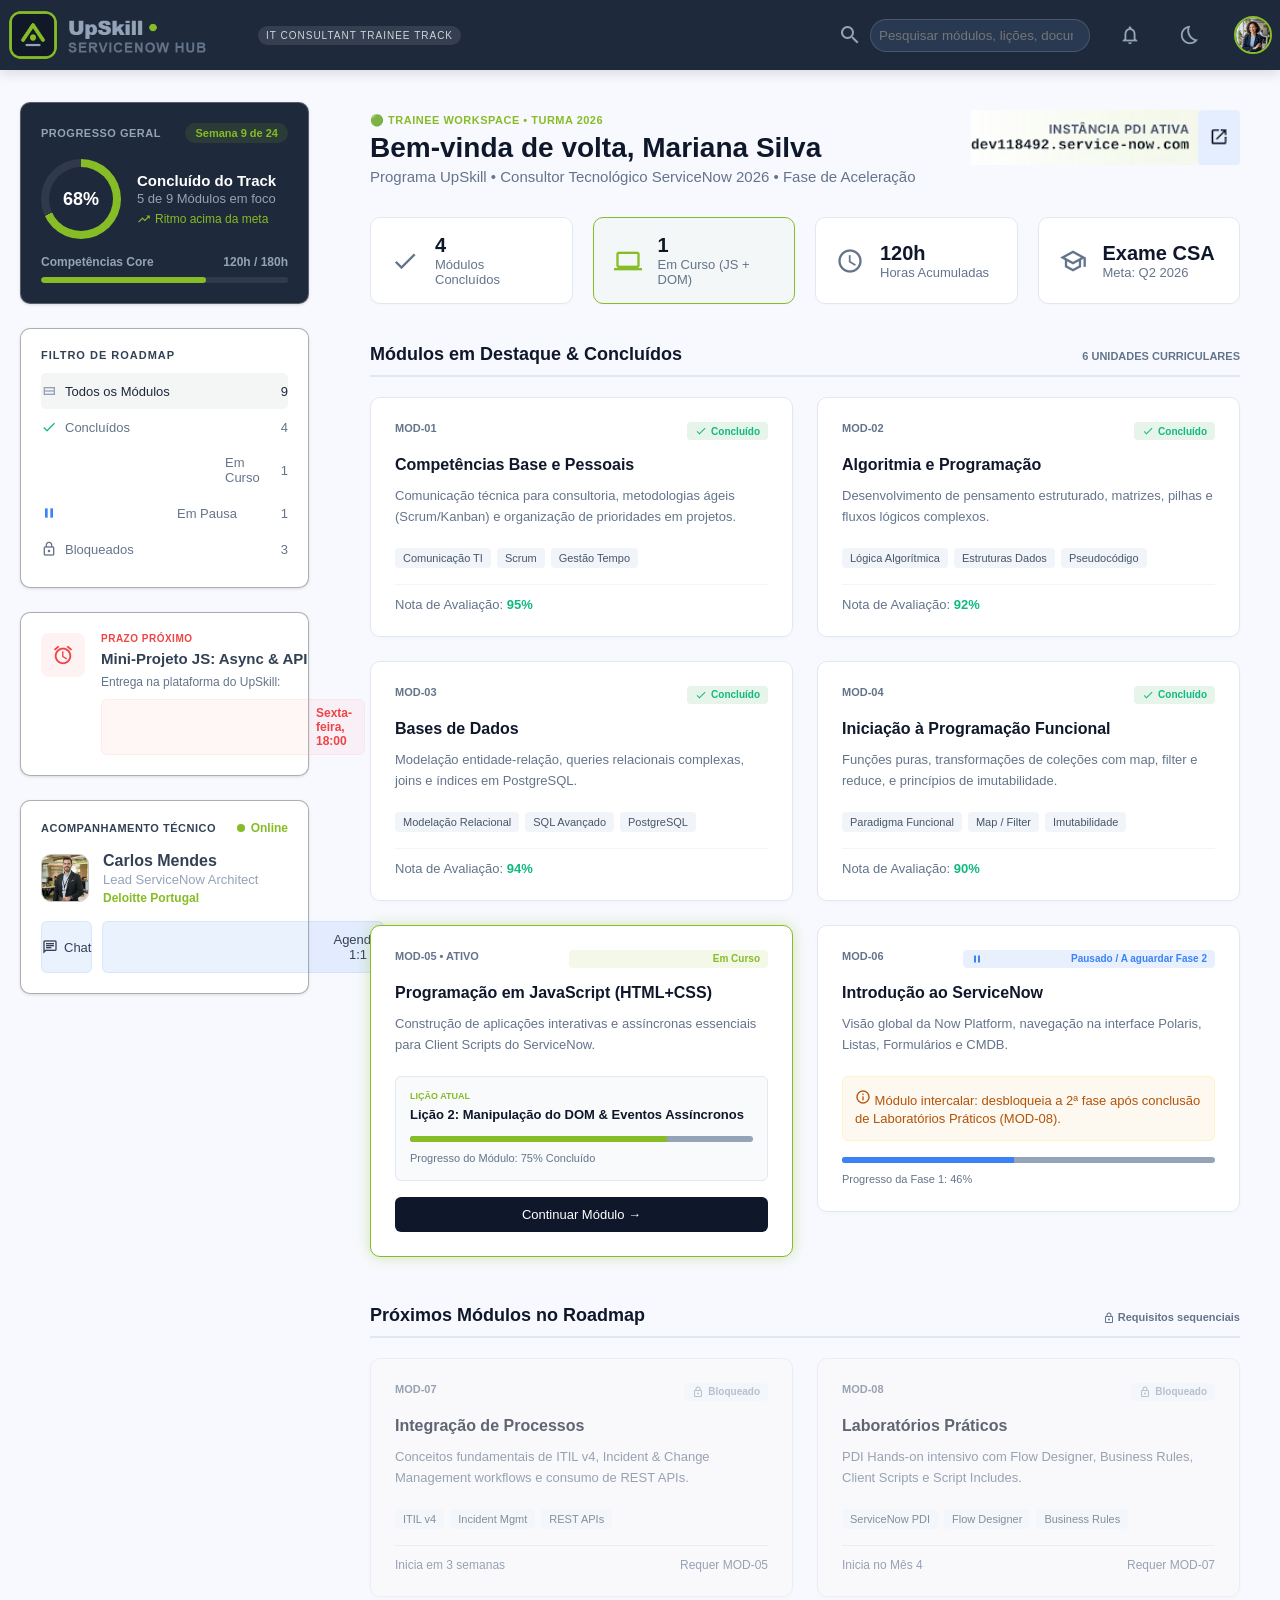
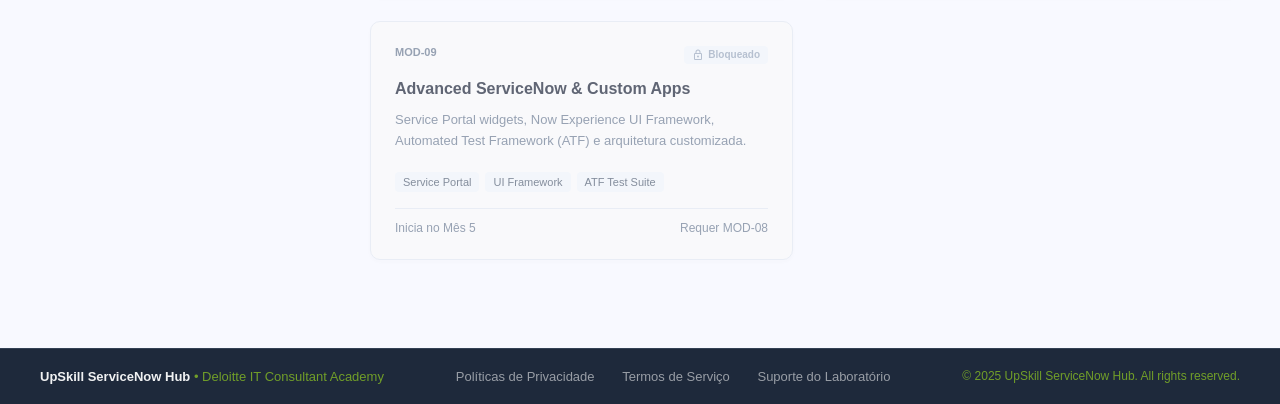
==== index.html @ 50a58c12 "substituição de placeholder mentor e adição de um asset para foto do mentor" ====
<!DOCTYPE html>
<html lang="pt">

<head>
    <meta charset="UTF-8">
    <meta name="viewport" content="width=device-width, initial-scale=1.0">
    <title>UpSkill ServiceNow Hub - Dashboard</title>
    <link rel="stylesheet" href="https://fonts.googleapis.com/icon?family=Material+Icons+Outlined">
    <link rel="stylesheet" href="style.css">
</head>

<body>
    <!-- HEADER GLOBAL -->
    <header class="header-global">
        <!-- HEADER LADO ESQUERDO -->
        <div class="header-esquerda">
            <div class="logo-area">
                <img class="logo-hub" src="assets/Logo-Hub.png" alt="Logo UpSkill ServiceNow Hub">
                <span class="badge-trainee">IT CONSULTANT TRAINEE TRACK</span>

            </div>
        </div>
        <!-- HEADER LADO DIREITO -->
        <div class="header-direita">
            <div class="header-direita-elementos">
                <div class="barra-pesquisa">
                    <i class="material-icons-outlined search">search</i>
                    <input type="text" placeholder="Pesquisar módulos, lições, documentação...">
                </div>
                <button class="icon-notificacao">
                    <i class="material-icons-outlined notifications">
                        notifications
                    </i>
                </button>
                <button class="icon-dark-light-mode">
                    <i class="material-icons-outlined bedtime">
                        bedtime
                    </i>
                </button>
            </div>

            <div class="perfil-dropdown" tabindex="0">
                <img src="assets/foto.png" alt="Foto de Perfil" class="avatar-header">
                <ul>
                    <li><a href="#"><i class="material-icons-outlined person">person</i> O Meu Perfil</a></li>
                    <li><a href="#"><i class="material-icons-outlined settings">settings</i> Defenições</a></li>
                    <li class="separador"></li>
                    <li><a href="#"><i class="material-icons-outlined door-back">door_back</i> Terminar sessão</a>
                    </li>
                </ul>
            </div>
        </div>
    </header>
    <!-- CONTAINER PRINCIPAL PARA SER USADO NO LAYOUT (CSS GRID) -->
    <div class="main-layout">
        <!-- SIDEBAR DA ESQUERDA -->
        <aside class="sidebar-lateral">
            <!-- WIDGET 1: PROGRESSO -->
            <div class="widget widget-progresso">
                <div class="progresso-topo">
                    <h3>PROGRESSO GERAL</h3>
                    <span class="badge-semana">Semana 9 de 24</span>
                </div>
                <div class="progresso-conteudo">
                    <div class="progresso-radial">
                        <span class="percentagem">68%</span>
                    </div>
                    <div class="progresso-texto-desc">
                        <h4>Concluído do Track</h4>
                        <p class="modulos-foco">5 de 9 Módulos em foco</p>
                        <p class="ritmo-status">
                            <i class="material-icons-outlined trendiing-up">trending_up</i> Ritmo acima da meta
                        </p>
                    </div>
                </div>
                <div class="progresso-base">
                    <div class="base-labels">
                        <span>Competências Core</span>
                        <span>120h / 180h</span>
                    </div>
                    <div class="barra-horizontal-container">
                        <div class="barra-horizontal-fill"></div>
                    </div>
                </div>
            </div>
            <!-- WIDGET 2: FILTROS -->
            <div class="widget widget-filtros">
                <h3>FILTRO DE ROADMAP</h3>
                <ul>
                    <li class="active"><span><i class="material-icons-outlined view-stream">view_stream</i> Todos os
                            Módulos</span> <span class="qtd">9</span></li>
                    <li><span><i class="material-icons-outlined done">done</i> Concluídos</span> <span
                            class="qtd">4</span></li>
                    <li><span><i class="material-icons-outlined play-circle">play_circle</i> Em Curso</span> <span
                            class="qtd">1</span></li>
                    <li><span><i class="material-icons-outlined pause-circle">pause_circle</i> Em Pausa</span> <span
                            class="qtd">1</span></li>
                    <li><span><i class="material-icons-outlined lock">lock</i> Bloqueados</span> <span
                            class="qtd">3</span></li>
                </ul>
            </div>
            <!-- WIDGET 3: PRAZO PRÓXIMO -->
            <div class="widget widget-prazo">
                <div class="prazo-icone-box">
                    <i class="material-icons-outlined alarm">alarm</i>
                </div>
                <div class="prazo-conteudo">
                    <span class="tag-prazo">PRAZO PRÓXIMO</span>
                    <h4>Mini-Projeto JS: Async & API</h4>
                    <p>Entrega na plataforma do UpSkill:</p>
                    <div class="badge-data-prazo">
                        <i class="material-icons-outlined calendar-month">calendar_month</i>
                        <span>Sexta-feira, 18:00</span>
                    </div>
                </div>
            </div>
            <!-- WIDGET 4: MENTOR -->
            <div class="widget widget-mentor">
                <div class="mentor-topo">
                    <h3>ACOMPANHAMENTO TÉCNICO</h3>
                    <span class="status-online">
                        <span class="ponto-verde"></span> Online
                    </span>
                </div>
                <div class="mentor-perfil-bloco">
                    <img src="assets/Carlos Mendes.jpg" alt="Carlos Mendes" class="avatar-mentor-img">
                    <div class="mentor-dados-texto">
                        <h4>Carlos Mendes</h4>
                        <p class="cargo-mentor">Lead ServiceNow Architect</p>
                        <p class="empresa-mentor">Deloitte Portugal</p>
                    </div>
                </div>
                <div class="mentor-botoes-row">
                    <button class="btn-mentor-acao">
                        <i class="material-icons-outlined chat">chat</i>
                        <span>Chat</span>
                    </button>
                    <button class="btn-mentor-acao">
                        <i class="material-icons-outlined calendar-month">calendar_month</i>
                        <span>Agendar 1:1</span>
                    </button>
                </div>
            </div>
        </aside>


        <!-- WORKPLACE DIREITA -->
        <main class="workspace-conteudo">

            <!-- ZONA DE BOAS-VINDAS  -->
            <div class="workplace-header">
                <div class="boas-vindas-texto">
                    <span class="contexto-tag">🟢 TRAINEE WORKSPACE • TURMA 2026</span>
                    <h1>Bem-vinda de volta, Mariana Silva</h1>
                    <p>Programa UpSkill • Consultor Tecnológico ServiceNow 2026 • Fase de Aceleração</p>
                </div>
                <div class="pdi-link">
                    <img src="assets/PDI.png" alt="placeholder da feat PDI">
                </div>
            </div>

            <!--Sumário dos módulos-->
            <div class="summary-cards">
                <div class="s-card"><i class="material-icons-outlined check">check</i>
                    <div><strong>4</strong> Módulos Concluídos</div>
                </div>
                <div class="s-card-active"><i class="material-icons-outlined computer">computer</i>
                    <div><strong>1</strong> Em Curso (JS + DOM)</div>
                </div>
                <div class="s-card"><i class="material-icons-outlined schedule">schedule</i>
                    <div><strong>120h</strong> Horas Acumuladas</div>
                </div>
                <div class="s-card"><i class="material-icons-outlined school">school</i>
                    <div><strong>Exame CSA</strong> Meta: Q2 2026</div>
                </div>
            </div>

            <!-- SECÇÃO: MÓDULOS EM GRID -->
            <section class="bloco-modulos">
                <div class="bloco-header">
                    <h2>Módulos em Destaque & Concluídos</h2>
                    <span class="subtext">6 UNIDADES CURRICULARES</span>
                </div>

                <div class="grid-cards">
                    <!-- 1 - Competências Base e Pessoais -->
                    <a href="db-modulo.html" class="card-link">
                        <article class="card modulo-concluido">
                            <div class="card-topo"><span>MOD-01</span> <span class="badge badge-concluido">
                                    <i class="material-icons-outlined check">check</i>Concluído</span>
                            </div>
                            <h3>Competências Base e Pessoais</h3>
                            <p>Comunicação técnica para consultoria, metodologias ágeis (Scrum/Kanban) e organização de
                                prioridades em projetos.</p>
                            <div class="card-tags"><span>Comunicação TI</span> <span>Scrum</span> <span>Gestão
                                    Tempo</span>
                            </div>
                            <div class="card-nota">Nota de Avaliação: <strong>95%</strong></div>
                        </article>
                    </a>
                    <!-- 2 - Algoritmia e Programação -->
                    <a href="db-modulo.html" class="card-link">
                        <article class="card modulo-concluido">
                            <div class="card-topo"><span>MOD-02</span> <span class="badge badge-concluido">
                                    <i class="material-icons-outlined check">check</i>Concluído</span>
                            </div>
                            <h3>Algoritmia e Programação</h3>
                            <p>Desenvolvimento de pensamento estruturado, matrizes, pilhas e fluxos lógicos complexos.
                            </p>
                            <div class="card-tags"><span>Lógica Algorítmica</span> <span>Estruturas Dados</span>
                                <span>Pseudocódigo</span>
                            </div>
                            <div class="card-nota">Nota de Avaliação: <strong>92%</strong></div>
                        </article>
                    </a>
                    <!-- 3 - Bases de Dados -->
                    <a href="db-modulo.html" class="card-link">
                        <article class="card modulo-concluido">
                            <div class="card-topo"><span>MOD-03</span> <span class="badge badge-concluido">
                                    <i class="material-icons-outlined check">check</i>Concluído</span>
                            </div>
                            <h3>Bases de Dados</h3>
                            <p>Modelação entidade-relação, queries relacionais complexas, joins e índices em PostgreSQL.
                            </p>
                            <div class="card-tags"><span>Modelação Relacional</span> <span>SQL Avançado</span>
                                <span>PostgreSQL</span>
                            </div>
                            <div class="card-nota">Nota de Avaliação: <strong>94%</strong></div>
                        </article>
                    </a>
                    <!-- 4 - Iniciação à Programação Funcional -->
                    <a href="db-modulo.html" class="card-link">
                        <article class="card modulo-concluido">
                            <div class="card-topo"><span>MOD-04</span> <span class="badge badge-concluido">
                                    <i class="material-icons-outlined check">check</i>Concluído</span>
                            </div>
                            <h3>Iniciação à Programação Funcional</h3>
                            <p>Funções puras, transformações de coleções com map, filter e reduce, e princípios de
                                imutabilidade.</p>
                            <div class="card-tags"><span>Paradigma Funcional</span> <span>Map / Filter</span>
                                <span>Imutabilidade</span>
                            </div>
                            <div class="card-nota">Nota de Avaliação: <strong>90%</strong></div>
                        </article>
                    </a>
                    <!-- 5 - Programação em JavaScript (EM CURSO) -->
                    <a href="js-modulo.html" class="card-link">
                        <article class="card modulo-atual">
                            <div class="card-topo">
                                <span>MOD-05 • ATIVO</span>
                                <span class="badge badge-curso">
                                    <i class="material-icons-outlined play-circle">play_circle</i>
                                    Em Curso
                                </span>
                            </div>
                            <h3>Programação em JavaScript (HTML+CSS)</h3>
                            <p>Construção de aplicações interativas e assíncronas essenciais para Client Scripts do
                                ServiceNow.</p>

                            <div class="licao-atual-box">
                                <span class="box-label">LIÇÃO ATUAL</span>
                                <p><strong>Lição 2: Manipulação do DOM & Eventos Assíncronos</strong></p>
                                <div class="bar-progresso-container">
                                    <div class="bar-fill" style="width: 75%;"></div>
                                </div>
                                <span class="bar-text">Progresso do Módulo: 75% Concluído</span>
                            </div>
                            <div class="btn-continuar">Continuar Módulo →</div>
                        </article>
                    </a>
                    <!-- 6 - ServiceNow -->
                    <a href="db-modulo.html" class="card-link">
                        <article class="card modulo-pausado">
                            <div class="card-topo"><span>MOD-06</span> <span class="badge badge-pausa">
                                    <i class="material-icons-outlined pause-circle">pause_circle</i> Pausado / A
                                    aguardar
                                    Fase 2</span>
                            </div>
                            <h3>Introdução ao ServiceNow</h3>
                            <p>Visão global da Now Platform, navegação na interface Polaris, Listas, Formulários e CMDB.
                            </p>
                            <div class="info-pausa">
                                <p><i class="material-icons-outlined info">info</i> Módulo intercalar: desbloqueia a 2ª
                                    fase
                                    após conclusão de Laboratórios Práticos
                                    (MOD-08).
                                </p>
                            </div>
                            <div class="progress-fase">
                                <div class="bar-progresso-container">
                                    <div class="bar-fill" style="width: 46%;"></div>
                                </div>
                                <span class="bar-text">Progresso da Fase 1: 46%</span>
                            </div>
                        </article>
                    </a>
                </div>
            </section>

            <!-- SECÇÃO: PRÓXIMOS MÓDULOS NO ROADMAP -->
            <section class="bloco-modulos pipeline">
                <div class="bloco-header">
                    <h2>Próximos Módulos no Roadmap</h2>
                    <span class="subtext"><i class="material-icons-outlined lock">lock</i> Requisitos sequenciais</span>
                </div>

                <div class="grid-cards">
                    <!-- 7 - Integração de Processos -->
                    <article class="card modulo-bloqueado">
                        <div class="card-topo"><span>MOD-07</span> <span class="badge badge-bloqueado"><i
                                    class="material-icons-outlined lock">lock</i>
                                Bloqueado</span>
                        </div>
                        <h3>Integração de Processos</h3>
                        <p>Conceitos fundamentais de ITIL v4, Incident & Change Management workflows e consumo de REST
                            APIs.
                        </p>
                        <div class="card-tags"><span>ITIL v4</span> <span>Incident Mgmt</span> <span>REST APIs</span>
                        </div>
                        <div class="card-footer-info"><span>Inicia em 3 semanas</span><span>Requer MOD-05</span></div>
                    </article>

                    <!-- 8 - Laboratórios Práticos -->
                    <article class="card modulo-bloqueado">
                        <div class="card-topo"><span>MOD-08</span> <span class="badge badge-bloqueado"><i
                                    class="material-icons-outlined lock">lock</i>
                                Bloqueado</span>
                        </div>
                        <h3>Laboratórios Práticos</h3>
                        <p>PDI Hands-on intensivo com Flow Designer, Business Rules, Client Scripts e Script Includes.
                        </p>
                        <div class="card-tags"><span>ServiceNow PDI</span> <span>Flow Designer</span> <span>Business
                                Rules</span></div>
                        <div class="card-footer-info"><span>Inicia no Mês 4</span><span>Requer MOD-07</span></div>
                    </article>

                    <!-- Card 9 -->
                    <article class="card modulo-bloqueado">
                        <div class="card-topo"><span>MOD-09</span> <span class="badge badge-bloqueado"><i
                                    class="material-icons-outlined lock">lock</i>
                                Bloqueado</span>
                        </div>
                        <h3>Advanced ServiceNow & Custom Apps</h3>
                        <p>Service Portal widgets, Now Experience UI Framework, Automated Test Framework (ATF) e
                            arquitetura
                            customizada.</p>
                        <div class="card-tags"><span>Service Portal</span> <span>UI Framework</span> <span>ATF Test
                                Suite</span></div>
                        <div class="card-footer-info"><span>Inicia no Mês 5</span><span>Requer MOD-08</span></div>
                    </article>
                </div>
            </section>
        </main>
    </div>
    <!-- FOOTER GLOBAL -->
    <footer class="footer-global">
        <div class="footer-esquerda"><strong>UpSkill ServiceNow Hub</strong> • Deloitte IT Consultant Academy</div>
        <div class="footer-centro">
            <a href="#">Políticas de Privacidade</a>
            <a href="#">Termos de Serviço</a>
            <a href="#">Suporte do Laboratório</a>
        </div>
        <div class="footer-direita">© 2025 UpSkill ServiceNow Hub. All rights reserved.</div>
    </footer>
</body>

</html>
---- style.css ----
/* ==========================================================================
    DESIGN SYSTEM (VARIÁVEIS) & RESET
   ========================================================================== */
:root {
    /* Cores de Identidade (Deloitte & ServiceNow) */
    --verde-deloitte: #86BC25;
    --verde-glow: rgba(134, 188, 37, 0.35);
    --cinza-servicenow: #293E40;
    
    /* Paleta de Cores do Layout */
    --bg-header: #1e293b;        /* Slate escuro corporativo */
    --bg-sidebar: #0f172a;       /* Slate ultra escuro para a lateral */
    --bg-main: #f8f9ff;          /* Cinza claro limpo para o fundo */
    --bg-card: #ffffff;          /* Blanco puro para os cartões */
    --texto-principal: #334155;
    --texto-mutado: #64748b;
    
    /* Estados dos Módulos */
    --cor-concluido: #10b981;    
    --cor-curso: #86BC25;        
    --cor-pausa: #3b82f6;        
    --cor-bloqueado: #94a3b8;    
    
    /* Estrutura */
    --fonte-principal: 'Inter', 'Segoe UI', sans-serif;
    --raio-borda: 10px;
    --transicao: all 0.3s ease;
}

/* Reset Técnico Obrigatório (Limpa margens e paddings automáticos) */
* {
    margin: 0;
    padding: 0;
    box-sizing: border-box;
}

body {
    font-family: var(--fonte-principal);
    background-color: var(--bg-main);
    color: var(--texto-principal);
    min-height: 100vh;
    display: flex;
    flex-direction: column;
}

a {
    text-decoration: none;
    color: inherit;
}

.workspace-conteudo{
    color: white;
}

/* ==========================================================================
    HEADER GLOBAL (FLEXBOX)
   ========================================================================== */
.header-global {
    background-color: var(--bg-header);
    color: #ffffff;
    height: 70px;
    padding: 0 8px;
    display: flex;
    justify-content: space-between;
    align-items: center;
    position: sticky;
    top: 0;
    z-index: 100;
    box-shadow: 0 5px 10px rgba(0,0,0,0.1);
    width: 100%;
}

.header-esquerda {
    display: flex;
    align-items: center;
    gap: 8px; 
}

.logo-area {
    display: flex;
    align-items: center;
    justify-content: start;
}

.logo-hub{
    height: 60px;
    width: auto;
    object-fit: contain;
}

.badge-trainee {
    font-size: 10px;
    background-color: #ffffff1a;
    padding: 4px 8px;
    border-radius: 10px;
    letter-spacing: 1px;
    color: #cbd5e1;
}

.header-direita {
    display: flex;
    align-items: center;
    gap: 8px;
}

.header-direita-elementos {
    display: flex;
    gap: 20px;
    padding-right: 16px;
}

.header-direita-elementos i {
    font-size: 24px;
    color: #94a3b8;
    transition: var(--transicao);
    font-weight: 500;
    padding: 0px 8px;
    background-color: none
}
.icon-notificacao, .icon-dark-light-mode {
    background: none;             
    border: none;                 
    color: #ffffff;               
    cursor: pointer;              
    width: 40px;                  
    height: 40px;                 
    border-radius: 20%;           
    display: flex;                
    align-items: center;
    justify-content: center;
    transition: var(--transicao); 
}

.icon-notificacao:hover, .icon-dark-light-mode:hover {
    background-color: #ffffff26;
}

.icon-notificacao i, .icon-dark-light-mode i {
    font-size: 22px;
    line-height: 1;
}

.perfil-dropdown:hover, .header-direita-elementos a.active {
    color: #ffffff;
}

.header-direita-elementos a.active {
    border-bottom: 2px solid var(--verde-deloitte);
    padding-bottom: 4px;
}

.barra-pesquisa {
    position: relative;
    display: flex;
    align-items: center;
}

.barra-pesquisa input {
    background-color: #3a50736d;
    border: 1px solid #ffffff26;
    color: #ffffff;
    padding: 8px 16px 8px 8px;
    border-radius: 20px;
    width: 220px;
    outline: none;
    transition: var(--transicao);
}

.barra-pesquisa input:focus {
    width: 260px;
    background-color: #3a5073c6;
    border-color: var(--verde-deloitte);
}

.avatar-header {
    width: 38px;
    height: 38px;
    border-radius: 50%;
    border: 2px solid var(--verde-deloitte);
    object-fit: cover;
    background-color: var(--cinza-servicenow);
}

.perfil-dropdown {
    position: relative;
    cursor: pointer;
    display: flex;
    align-items: center;
    outline: none;
}

.avatar-header {
    width: 38px;
    height: 38px;
    border-radius: 50%;
    border: 2px solid var(--verde-deloitte);
    object-fit: cover;
    background-color: var(--cinza-servicenow);
}


.perfil-dropdown ul {
    position: absolute;
    right: 0;
    top: 48px;
    background-color: #ffffff;
    border-radius: var(--raio-borda);
    width: 190px;
    box-shadow: 0 4px 12px #00000033;
    list-style: none;
    padding: 8px 0;
    
    display: none;
    z-index: 200;
}

.perfil-dropdown:focus-within ul {
    display: block;
}

.perfil-dropdown ul li a {
    display: flex;
    align-items: center;
    gap: 10px;
    padding: 10px 16px;
    color: var(--texto-principal);
    font-size: 14px;
    transition: var(--transicao);
    text-align: left;
    width: 100%;
}

.perfil-dropdown ul li a:hover {
    background-color: #f1f5f9;
    color: var(--verde-deloitte);
}

.perfil-dropdown ul li a i {
    font-size: 18px;
    vertical-align: middle;
    padding-right: 8px;
}

.perfil-dropdown ul li.separador {
    height: 1px;
    background-color: #e2e8f0;
    margin: 6px 0;
    list-style: none;
}

/* ==========================================================================
    STRUCTURAL MAIN LAYOUT (CSS GRID)
   ========================================================================== */
.main-layout {
    display: grid;
    grid-template-columns: 330px 1fr; 
    flex: 1;
    width: 100%;
}

/* SIDEBAR LATERAL*/

.sidebar-lateral {
    background-color: none;
    color: #cbd5e1;
    padding: 32px 20px;
    display: flex;
    flex-direction: column;
    gap: 24px;
    border-right: 1px solid #ffffff0d; 
}

.widget {
    border-radius: var(--raio-borda);
    padding: 20px;
    border: 1px solid #808080a2;
    width: 100%;
    box-shadow: 0 1px 3px #0000001f; 
}

/* WIDGET PROGRESSO */
.widget-progresso {
    border-radius: var(--raio-borda);
    padding: 20px;
    display: flex;
    flex-direction: column;
    gap: 16px;
    width: 100%;
    background-color: var(--bg-header);
}

.progresso-topo {
    display: flex;
    justify-content: space-between;
    align-items: center;
    width: 100%;
}

.progresso-topo h3 {
    font-size: 11px;
    font-weight: 700;
    letter-spacing: 0.5px;
    color: var(--cor-bloqueado);
}

.badge-semana {
    font-size: 11px;
    font-weight: 600;
    background-color: #86bc251f; 
    color: var(--verde-deloitte);
    padding: 4px 10px;
    border-radius: 12px;
}

.progresso-conteudo {
    display: flex;
    align-items: center;
    gap: 16px;
}

.progresso-radial {
    width: 80px;
    height: 80px;
    border-radius: 50%;
    background: conic-gradient(var(--verde-deloitte) 68%, #ffffff14 0);
    display: flex;
    justify-content: center;
    align-items: center;
    flex-shrink: 0;
}

.progresso-radial .percentagem {
    background-color: var(--bg-header);
    width: 64px;
    height: 64px;
    border-radius: 50%;
    display: flex;
    justify-content: center;
    align-items: center;
    font-size: 18px;
    font-weight: 700;
    color: #ffffff;
}


.progresso-texto-desc h4 {
    font-size: 15px;
    font-weight: 600;
    color: #ffffff;
    margin-bottom: 2px;
}

.modulos-foco {
    font-size: 13px;
    color: var(--bg-header);
    margin-bottom: 6px;
    color: var(--cor-bloqueado);
}

.ritmo-status {
    font-size: 12px;
    color: var(--verde-deloitte);
    font-weight: 500;
    display: flex;
    align-items: center;
    gap: 4px;
}

.ritmo-status i {
    font-size: 14px; 
}

.progresso-base {
    display: flex;
    flex-direction: column;
    gap: 8px;
    width: 100%;
}

.base-labels {
    display: flex;
    justify-content: space-between;
    font-size: 12px;
    font-weight: 600;
    color: var(--cor-bloqueado);
}

.barra-horizontal-container {
    background-color: #ffffff14;
    height: 6px;
    border-radius: 3px;
    width: 100%;
    overflow: hidden;
}

.barra-horizontal-fill {
    background-color: var(--verde-deloitte);
    height: 100%;
    width: 66.6%;
    border-radius: 3px;
}



/* WIDGET FILTROS */

.widget-filtros {
    background-color: #ffffff;
}
.widget-filtros h3 {
    font-size: 11px;
    letter-spacing: 1px;
    color: var(--texto-principal);
    margin-bottom: 12px;
}

.widget-filtros ul {
    list-style: none;
}

.widget-filtros li {
    display: flex;
    justify-content: space-between;
    align-items: center;
    padding: 10px 0;
    font-size: 13px;
    cursor: pointer;
    transition: var(--transicao);
    color: var(--texto-mutado);
}


.widget-filtros li:hover, 
.widget-filtros li.active {
    color: var(--bg-header);
    background-color: #0f172a0b;
    border-radius: 5px;
    transition: var(--transicao);
}

.widget-filtros li span {
    display: flex;
    align-items: center;
    gap: 8px;
}

.widget-filtros li span i {
    font-size: 16px;
    vertical-align: middle;
}

.widget-filtros li .view-stream { color: #94a3b8; }
.widget-filtros li .done { color: #10b981; }
.widget-filtros li .play-circle { color: var(--verde-deloitte); }
.widget-filtros li .pause-circle { color: #3b82f6; }
.widget-filtros li .lock { color: #64748b; }


/* WIDGET PRAZO */
.widget-prazo {
    background-color: #ffffff;
    border-radius: var(--raio-borda);
    padding: 20px;
    width: 100%;
    display: flex;
    align-items: flex-start;
    gap: 16px;
}


.prazo-icone-box {
    width: 44px;
    height: 44px;
    background-color: #fca5a526; 
    border-radius: 8px;
    display: flex;
    align-items: center;
    justify-content: center;
    flex-shrink: 0; 
}

.prazo-icone-box i {
    color: #ef4444; 
    font-size: 22px;
}

.prazo-conteudo {
    display: flex;
    flex-direction: column;
    width: 100%;
}

.tag-prazo {
    font-size: 10px;
    font-weight: 700;
    color: #ef4444; 
    letter-spacing: 0.5px;
    margin-bottom: 4px;
}

.prazo-conteudo h4 {
    font-size: 15px;
    font-weight: 600;
    color: var(--texto-principal);
    line-height: 1.4;
    margin-bottom: 6px;
}

.prazo-conteudo p {
    font-size: 12px;
    color: var(--texto-mutado);
    margin-bottom: 10px;
}

.badge-data-prazo {
    background-color: #fca5a51a; 
    border: 1px solid #fca5a526;
    padding: 6px 12px;
    border-radius: 6px;
    display: flex;
    align-items: center;
    gap: 6px;
    align-self: flex-start;
}

.badge-data-prazo i {
    font-size: 14px;
    color: #ef4444;
}

.badge-data-prazo span {
    font-size: 12px;
    font-weight: 600;
    color: #ef4444;
}

/* WIDGET MENTOR */

.widget-mentor {
    background-color: #ffffff;
    padding: 20px;
    width: 100%;
    display: flex;
    flex-direction: column;
    gap: 16px;
}

.mentor-topo {
    display: flex;
    justify-content: space-between;
    align-items: center;
    width: 100%;
}

.mentor-topo h3 {
    font-size: 11px;
    font-weight: 700;
    letter-spacing: 0.5px;
    color: var(--texto-principal);
}

.status-online {
    font-size: 12px;
    font-weight: 600;
    color: var(--verde-deloitte);
    display: flex;
    align-items: center;
    gap: 6px;
}

.ponto-verde {
    width: 8px;
    height: 8px;
    background-color: var(--verde-deloitte);
    border-radius: 50%;
    display: inline-block;
}

.mentor-perfil-bloco {
    display: flex;
    align-items: center;
    gap: 14px;
}

.avatar-mentor-img {
    width: 48px;
    height: 48px;
    border-radius: 10px; 
    object-fit: cover;
    border: 1px solid #0000003a;
}

.mentor-dados-texto h4 {
    font-size: 16px;
    font-weight: 600;
    color: var(--texto-principal);
    line-height: 1.2;
    margin-bottom: 2px;
}

.cargo-mentor {
    font-size: 13px;
    color: var(--cor-bloqueado);
    line-height: 1.3;
}

.empresa-mentor {
    font-size: 12px;
    font-weight: 600;
    color: var(--verde-deloitte);
    margin-top: 2px;
}

.mentor-botoes-row {
    display: flex;
    gap: 10px;
    width: 100%;
}

.btn-mentor-acao {
    flex: 1; /* Faz cada botão ocupar exatamente metade (50%) do espaço */
    background-color: #3b83f61b;
    border: 1px solid #3b83f61b;
    color: var(--texto-principal);
    padding: 10px 0;
    border-radius: 6px;
    font-size: 13px;
    font-weight: 500;
    cursor: pointer;
    transition: var(--transicao);
    display: flex;
    align-items: center;
    justify-content: center;
    gap: 6px;
}

.btn-mentor-acao:hover {
    background-color: #3b83f630;
    border-color: #87bc2578;
    transform: translateY(-2px);
}

.btn-mentor-acao i {
    font-size: 16px;
    line-height: 1;
}

/* ==========================================================================
    WORKSPACE CONTEÚDO (DIREITA) & KPIs
   ========================================================================== */
.workspace-conteudo {
    padding: 40px;
    max-width: 1400px;
    width: 100%;
    margin: 0 auto;
}

/* Alinhamento da Zona de Boas-Vindas e Imagem PDI */
.workplace-header {
    display: flex;
    justify-content: space-between;
    align-items: flex-start;
    margin-bottom: 32px;
}

.contexto-tag {
    font-size: 11px;
    font-weight: 700;
    letter-spacing: 0.5px;
    color: var(--verde-deloitte);
}

.boas-vindas-texto h1 {
    font-size: 28px;
    font-weight: 700;
    margin: 4px 0;
    color: #0f172a;
}

.boas-vindas-texto p {
    color: var(--texto-mutado);
    font-size: 15px;
}

.pdi-link img {
    height: 55px;
    width: auto;
    object-fit: contain;
}

/* --- CARTÕES DE SUMÁRIO --- */
.summary-cards {
    display: flex;
    gap: 20px;
    margin-bottom: 40px;
}

.s-card, .s-card-active {
    flex: 1;
    background-color: #ffffff;
    border: 1px solid #e2e8f0;
    padding: 16px 20px;
    border-radius: var(--raio-borda);
    display: flex;
    align-items: center;
    gap: 16px;
    box-shadow: 0 1px 3px #00000005; 
}


.s-card-active {
    border-color: var(--verde-deloitte);
    background-color: #86bc2508; 
}

.summary-cards i {
    font-size: 28px;
    color: var(--texto-mutado);
}

.s-card-active i {
    color: var(--verde-deloitte);
}

.summary-cards strong {
    font-size: 20px;
    display: block;
    color: #0f172a;
}

.summary-cards div {
    font-size: 13px;
    color: var(--texto-mutado);
}

/* ==========================================================================
   6. GRELHA DE CARTÕES DOS MÓDULOS (CSS GRID RESPONSIVO)
   ========================================================================== */
.card-link {
    color: inherit;         
    text-decoration: none;  
    display: flex;          
    flex-direction: column; 
    width: 100%;            
    height: 100%;           
}
.bloco-modulos {
    margin-bottom: 48px;
}

.bloco-header {
    display: flex;
    justify-content: space-between;
    align-items: baseline;
    margin-bottom: 20px;
    border-bottom: 2px solid #e2e8f0;
    padding-bottom: 10px;
}

.bloco-header h2 {
    font-size: 18px;
    color: #0f172a;
    font-weight: 600;
}

.subtext {
    font-size: 11px;
    font-weight: bold;
    color: var(--texto-mutado);
}

.grid-cards {
    display: grid;
    grid-template-columns: repeat(auto-fit, minmax(320px, 1fr));
    gap: 24px;
}

/* Estilo Base dos Cartões (<article>) */
.card {
    background-color: var(--bg-card);
    border: 1px solid #e2e8f0;
    border-radius: var(--raio-borda);
    padding: 24px;
    display: flex;
    flex-direction: column;
    box-shadow: 0 2px 4px #00000005;
    transition: var(--transicao);
    position: relative;
}

.card:hover {
    transform: translateY(-4px);
    box-shadow: 0 4px 12px #0000000d;
}

.card-topo {
    display: flex;
    justify-content: space-between;
    font-size: 11px;
    font-weight: bold;
    color: var(--texto-mutado);
    margin-bottom: 14px;
}

/* Badges e Ícones das Categorias */
.badge {
    padding: 3px 8px;
    border-radius: 4px;
    font-size: 10px;
    display: flex;
    align-items: center;
    gap: 4px;
    font-weight: 600;
}

.badge i {
    font-size: 12px;
}

.badge-concluido { background-color: #e6f4ea; color: var(--cor-concluido); }
.badge-curso { background-color: #86bc251a; color: var(--cor-curso); }
.badge-pausa { background-color: #e8f0fe; color: var(--cor-pausa); }
.badge-bloqueado { background-color: #f1f5f9; color: var(--cor-bloqueado); }

.card h3 {
    font-size: 16px;
    font-weight: 600;
    color: #0f172a;
    margin-bottom: 10px;
    line-height: 1.4;
}

.card p {
    font-size: 13px;
    color: var(--texto-mutado);
    line-height: 1.6;
    margin-bottom: 20px;
}

/* Alinhamento dos blocos de tags via Flexbox */
.card-tags {
    display: flex;
    flex-wrap: wrap;
    gap: 6px;
    margin-top: auto;
    margin-bottom: 16px;
}

.card-tags span {
    font-size: 11px;
    background-color: #f1f5f9;
    padding: 4px 8px;
    border-radius: 4px;
    color: #475569;
}

.card-nota {
    font-size: 13px;
    border-top: 1px solid #f1f5f9;
    padding-top: 12px;
    color: var(--texto-mutado);
}

.card-nota strong {
    color: var(--cor-concluido);
}


/* Módulo 5 (JavaScript) Ativo com o Glow Verde Deloitte */
.modulo-atual {
    border-color: var(--verde-deloitte);
    box-shadow: 0 0 15px var(--verde-glow);
}

.licao-atual-box {
    background-color: #f8fafc;
    border: 1px solid #e2e8f0;
    padding: 14px;
    border-radius: 6px;
    margin-bottom: 16px;
}

.box-label {
    font-size: 9px;
    font-weight: bold;
    color: var(--verde-deloitte);
    display: block;
    margin-bottom: 4px;
}

.licao-atual-box p {
    margin-bottom: 10px;
    color: #0f172a;
}

/* Caixa das barras de progresso do teu HTML */
.bar-progresso-container {
    background-color: var(--cor-bloqueado);
    height: 6px;
    border-radius: 3px;
    overflow: hidden;
    margin-bottom: 6px;
}

.bar-fill {
    background-color: var(--verde-deloitte);
    height: 100%;
}

.bar-text {
    font-size: 11px;
    color: var(--texto-mutado);
}

/* O Botão de Continuar Módulo */
.btn-continuar {
    display: block;
    background-color: #0f172a;
    color: #ffffff;
    text-align: center;
    padding: 10px 0;
    border-radius: 6px;
    font-size: 13px;
    font-weight: 500;
    transition: var(--transicao);
}

.btn-continuar:hover {
    background-color: var(--verde-deloitte);
    transform: scale(0.99);
}

/* Módulo 6 (ServiceNow) em Pausa */
.info-pausa {
    background-color: #fdf8f0;
    border: 1px solid #fef3c7;
    padding: 12px;
    border-radius: 6px;
    font-size: 12px;
    color: #b45309;
    margin-bottom: 16px;
    display: flex;
    align-items: flex-start;
    gap: 8px;
}

.info-pausa p {
    margin-bottom: 0;
    color: #b45309;
    line-height: 1.4;
}

.info-pausa i {
    font-size: 16px;
}

.modulo-pausado .bar-fill {
    background-color: var(--cor-pausa);
}

/* --- ROADMAP PIPELINE FUTURO (Módulos Bloqueados) --- */
.pipeline .card {
    opacity: 0.65; 
    background-color: #fafafa;
}

.pipeline i {
    font-size: 12px;
    vertical-align: middle;
}

.card-footer-info {
    display: flex;
    justify-content: space-between;
    font-size: 12px;
    color: var(--texto-mutado);
    border-top: 1px solid #e2e8f0;
    padding-top: 12px;
    margin-top: auto;
}

/* ==========================================================================
        FOOTER GLOBAL (FLEXBOX ALIGNMENT)
   ========================================================================== */
.footer-global {
    background-color: var(--bg-header);
    border-top: 1px solid var(--texto-principal);
    color: #87bc25cb;
    padding: 20px 40px;
    font-size: 13px;
    display: flex;
    justify-content: space-between;
    align-items: center;
    margin-top: auto; 
    width: 100%;
}

.footer-esquerda strong {
    color: #ffffffef;
    font-weight: 600;
}

.footer-centro a {
    margin: 0 12px;
    color: #ffffff8b;
    transition: var(--transicao);
}

.footer-centro a:hover {
    color: var(--verde-deloitte);
}

.footer-direita {
    font-size: 12px;
}
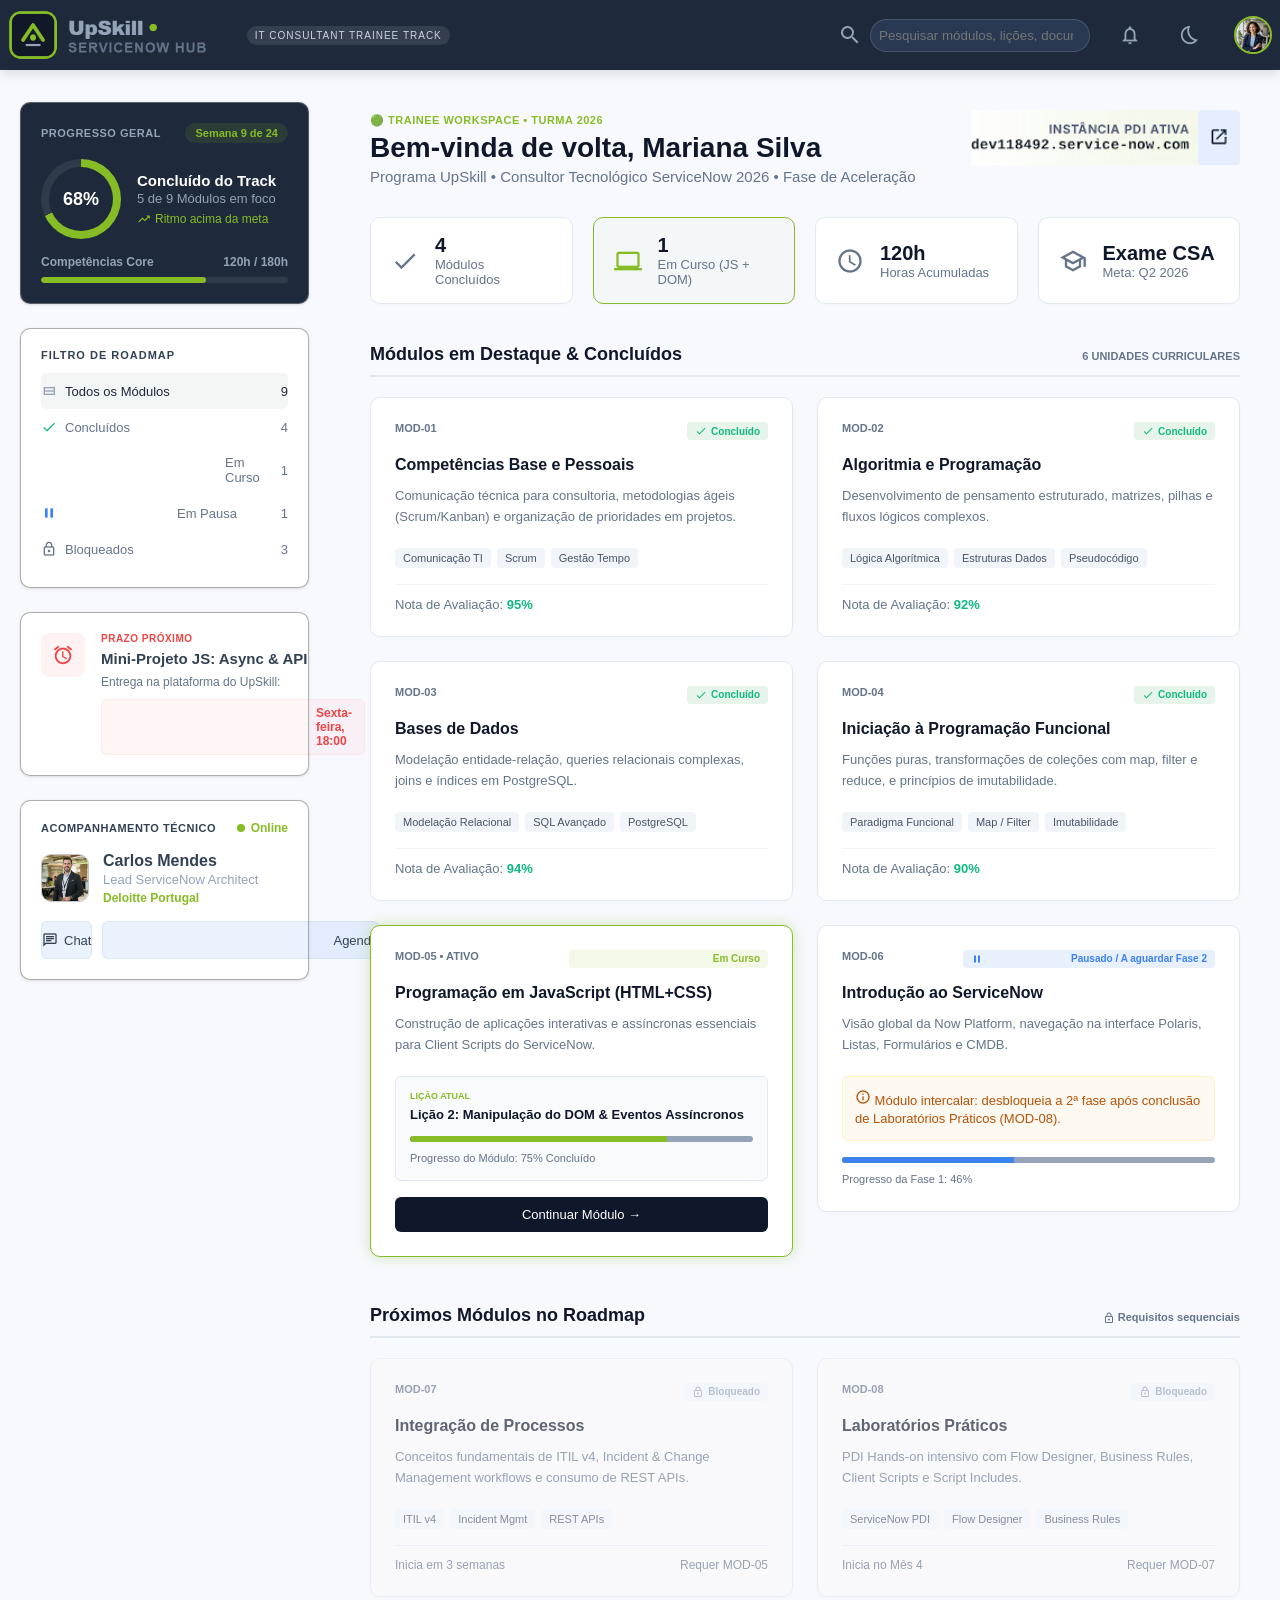
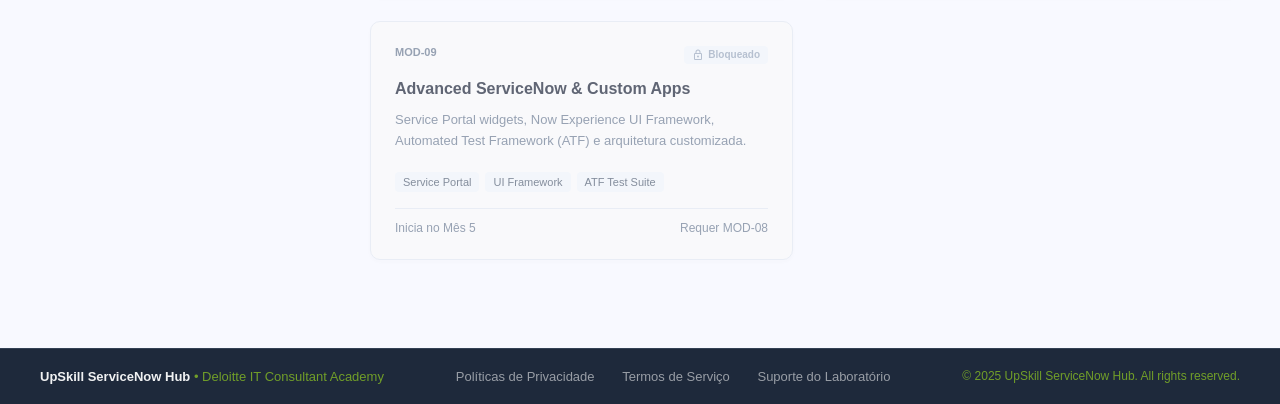
==== commit ebce656d: "Responsividade para tablet e mobile" ====
--- a/index.html
+++ b/index.html
@@ -137,7 +137,7 @@
                     </button>
                     <button class="btn-mentor-acao">
                         <i class="material-icons-outlined calendar-month">calendar_month</i>
-                        <span>Agendar 1:1</span>
+                        <span>Agenda</span>
                     </button>
                 </div>
             </div>
--- a/style.css
+++ b/style.css
@@ -80,6 +80,7 @@
     display: flex;
     align-items: center;
     justify-content: start;
+    gap: 40px;
 }
 
 .logo-hub{
@@ -733,9 +734,7 @@
     color: var(--texto-mutado);
 }
 
-/* ==========================================================================
-   6. GRELHA DE CARTÕES DOS MÓDULOS (CSS GRID RESPONSIVO)
-   ========================================================================== */
+/* GRELHA DE CARTÕES DOS MÓDULOS */
 .card-link {
     color: inherit;         
     text-decoration: none;  
@@ -775,7 +774,6 @@
     gap: 24px;
 }
 
-/* Estilo Base dos Cartões (<article>) */
 .card {
     background-color: var(--bg-card);
     border: 1px solid #e2e8f0;
@@ -802,7 +800,6 @@
     margin-bottom: 14px;
 }
 
-/* Badges e Ícones das Categorias */
 .badge {
     padding: 3px 8px;
     border-radius: 4px;
@@ -837,7 +834,6 @@
     margin-bottom: 20px;
 }
 
-/* Alinhamento dos blocos de tags via Flexbox */
 .card-tags {
     display: flex;
     flex-wrap: wrap;
@@ -893,7 +889,7 @@
     color: #0f172a;
 }
 
-/* Caixa das barras de progresso do teu HTML */
+
 .bar-progresso-container {
     background-color: var(--cor-bloqueado);
     height: 6px;
@@ -912,7 +908,7 @@
     color: var(--texto-mutado);
 }
 
-/* O Botão de Continuar Módulo */
+
 .btn-continuar {
     display: block;
     background-color: #0f172a;
@@ -958,7 +954,7 @@
     background-color: var(--cor-pausa);
 }
 
-/* --- ROADMAP PIPELINE FUTURO (Módulos Bloqueados) --- */
+/* ROADMAP PIPELINE */
 .pipeline .card {
     opacity: 0.65; 
     background-color: #fafafa;
@@ -979,9 +975,7 @@
     margin-top: auto;
 }
 
-/* ==========================================================================
-        FOOTER GLOBAL (FLEXBOX ALIGNMENT)
-   ========================================================================== */
+/* FOOTER GLOBAL */
 .footer-global {
     background-color: var(--bg-header);
     border-top: 1px solid var(--texto-principal);
@@ -1013,3 +1007,121 @@
 .footer-direita {
     font-size: 12px;
 }
+
+/* RESPONSIVIDADE */
+
+/* AJUSTES PARA TABLETS (Ecrãs até 1024px) */
+@media screen and (max-width: 1024px) {
+    .main-layout {
+        grid-template-columns: 240px 1fr; 
+    }
+    
+    .prazo-icone-box{
+        display: none;
+    }
+    
+    .mentor-perfil-bloco{
+        display: flex;
+        flex-direction: column;
+    }
+    .summary-cards {
+        flex-wrap: wrap;
+    }
+    
+    .s-card, .s-card-active {
+        flex: calc(50% - 10px); 
+    }
+}
+
+/* --- AJUSTES PARA SMARTPHONES (Ecrãs até 768px) --- */
+@media screen and (max-width: 768px) {
+    
+    header, .header-global {
+        height: auto;
+        padding: 16px;
+        flex-direction: column; /* Empilha o logo e os utilitários na vertical */
+        gap: 16px;
+        justify-content: center;
+    }
+    
+    .header-esquerda {
+        flex-direction: column;
+        gap: 12px;
+        text-align: center;
+
+    }
+    .header-esquerda .badge-trainee{
+        display: none;
+    }
+    .nav-links {
+        display: none;
+    }
+    
+    .header-direita {
+        width: 100%;
+        justify-content: center;
+    }
+    
+    .barra-pesquisa input {
+        width: 160px; 
+    }
+    
+    .barra-pesquisa input:focus {
+        width: 190px;
+    }
+
+    
+    .main-layout {
+        grid-template-columns: 1fr; 
+    }
+    
+    .sidebar-lateral {
+        border-right: none;
+        border-bottom: 1px solid #ffffff0d; 
+        width: 100%;
+    }
+
+    /* Workspace Conteúdo */
+    .workspace-conteudo {
+        padding: 24px 16px; 
+    }
+    
+    .workplace-header {
+        flex-direction: column; 
+        gap: 20px;
+        align-items: flex-start;
+    }
+    
+    .pdi-link {
+        width: 100%;
+        text-align: left;
+    }
+    
+    /* Cartões de Sumário e Módulos */
+    .summary-cards {
+        gap: 12px;
+    }
+    
+    .s-card, .s-card-active {
+        flex: 100%; 
+    }
+    
+    .grid-cards {
+        grid-template-columns: 1fr; 
+        gap: 16px;
+    }
+    
+    /* Footer Global */
+    .footer-global {
+        flex-direction: column;
+        gap: 12px;
+        text-align: center;
+        padding: 20px;
+    }
+    
+    .footer-centro {
+        display: flex;
+        flex-direction: column;
+        gap: 8px;
+    }
+}
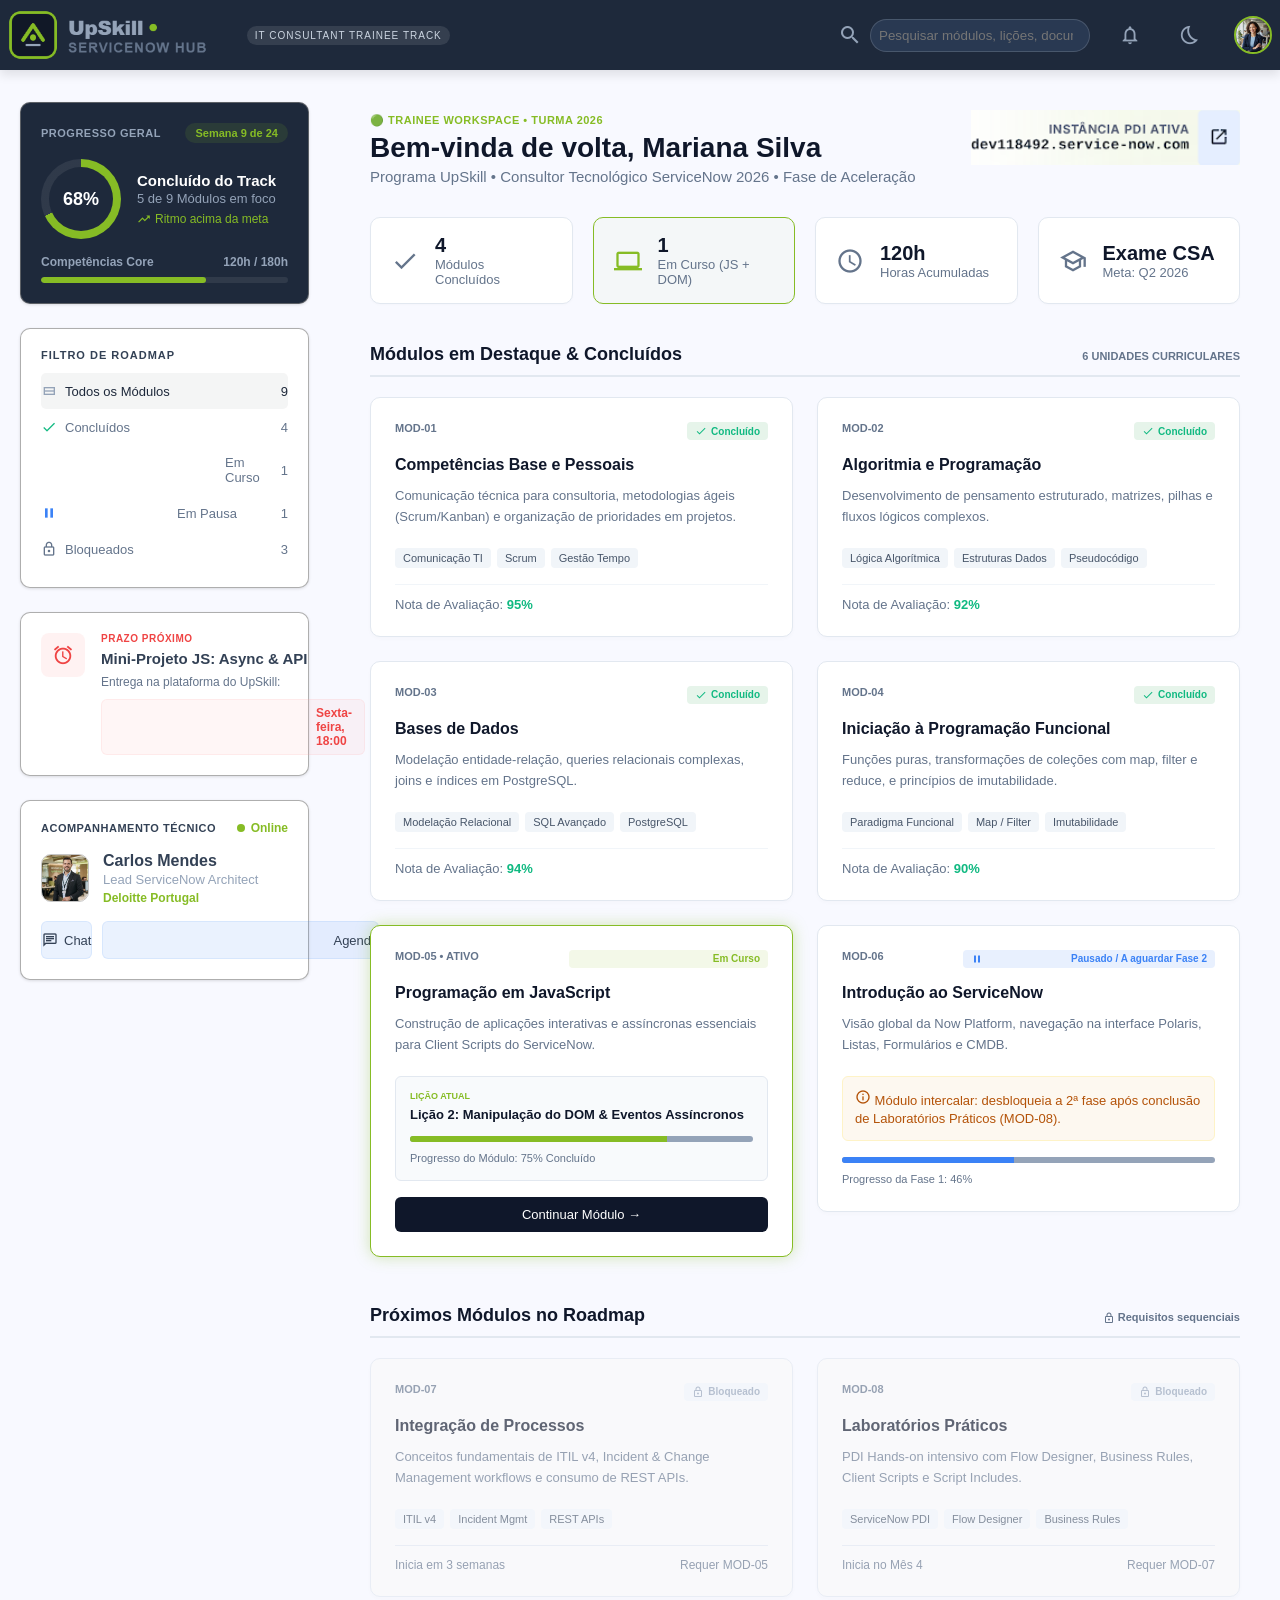
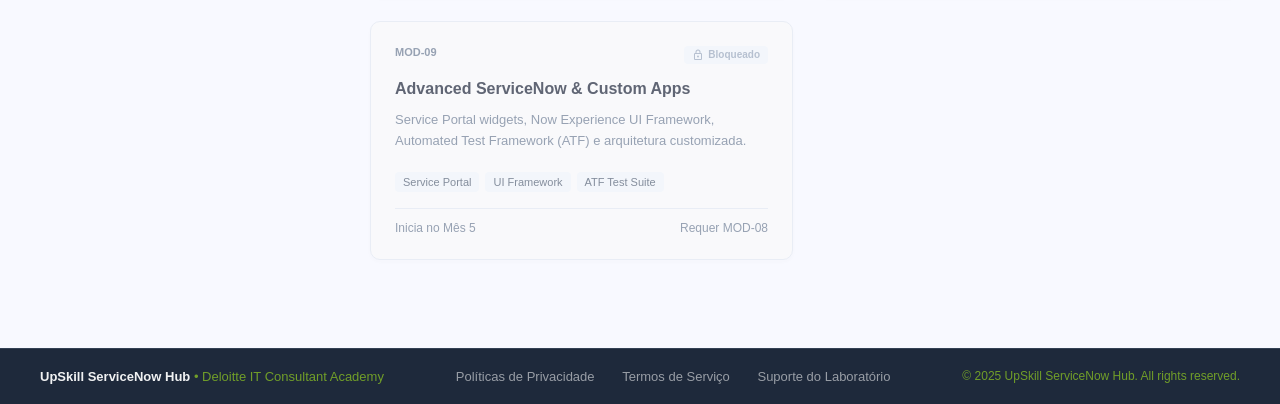
==== commit f08ebb3d: "criação de js-modulo.html e configuração dos cards para novas páginas" ====
--- a/index.html
+++ b/index.html
@@ -184,7 +184,7 @@
 
                 <div class="grid-cards">
                     <!-- 1 - Competências Base e Pessoais -->
-                    <a href="db-modulo.html" class="card-link">
+                    <a href="competencias-modulo.html" class="card-link">
                         <article class="card modulo-concluido">
                             <div class="card-topo"><span>MOD-01</span> <span class="badge badge-concluido">
                                     <i class="material-icons-outlined check">check</i>Concluído</span>
@@ -199,7 +199,7 @@
                         </article>
                     </a>
                     <!-- 2 - Algoritmia e Programação -->
-                    <a href="db-modulo.html" class="card-link">
+                    <a href="algoritmia-modulo.html" class="card-link">
                         <article class="card modulo-concluido">
                             <div class="card-topo"><span>MOD-02</span> <span class="badge badge-concluido">
                                     <i class="material-icons-outlined check">check</i>Concluído</span>
@@ -229,7 +229,7 @@
                         </article>
                     </a>
                     <!-- 4 - Iniciação à Programação Funcional -->
-                    <a href="db-modulo.html" class="card-link">
+                    <a href="pfuncional-modulo.html" class="card-link">
                         <article class="card modulo-concluido">
                             <div class="card-topo"><span>MOD-04</span> <span class="badge badge-concluido">
                                     <i class="material-icons-outlined check">check</i>Concluído</span>
@@ -253,7 +253,7 @@
                                     Em Curso
                                 </span>
                             </div>
-                            <h3>Programação em JavaScript (HTML+CSS)</h3>
+                            <h3>Programação em JavaScript</h3>
                             <p>Construção de aplicações interativas e assíncronas essenciais para Client Scripts do
                                 ServiceNow.</p>
 
@@ -269,7 +269,7 @@
                         </article>
                     </a>
                     <!-- 6 - ServiceNow -->
-                    <a href="db-modulo.html" class="card-link">
+                    <a href="servicenow-modulo.html" class="card-link">
                         <article class="card modulo-pausado">
                             <div class="card-topo"><span>MOD-06</span> <span class="badge badge-pausa">
                                     <i class="material-icons-outlined pause-circle">pause_circle</i> Pausado / A
--- a/style.css
+++ b/style.css
@@ -1039,7 +1039,7 @@
     header, .header-global {
         height: auto;
         padding: 16px;
-        flex-direction: column; /* Empilha o logo e os utilitários na vertical */
+        flex-direction: column; 
         gap: 16px;
         justify-content: center;
     }
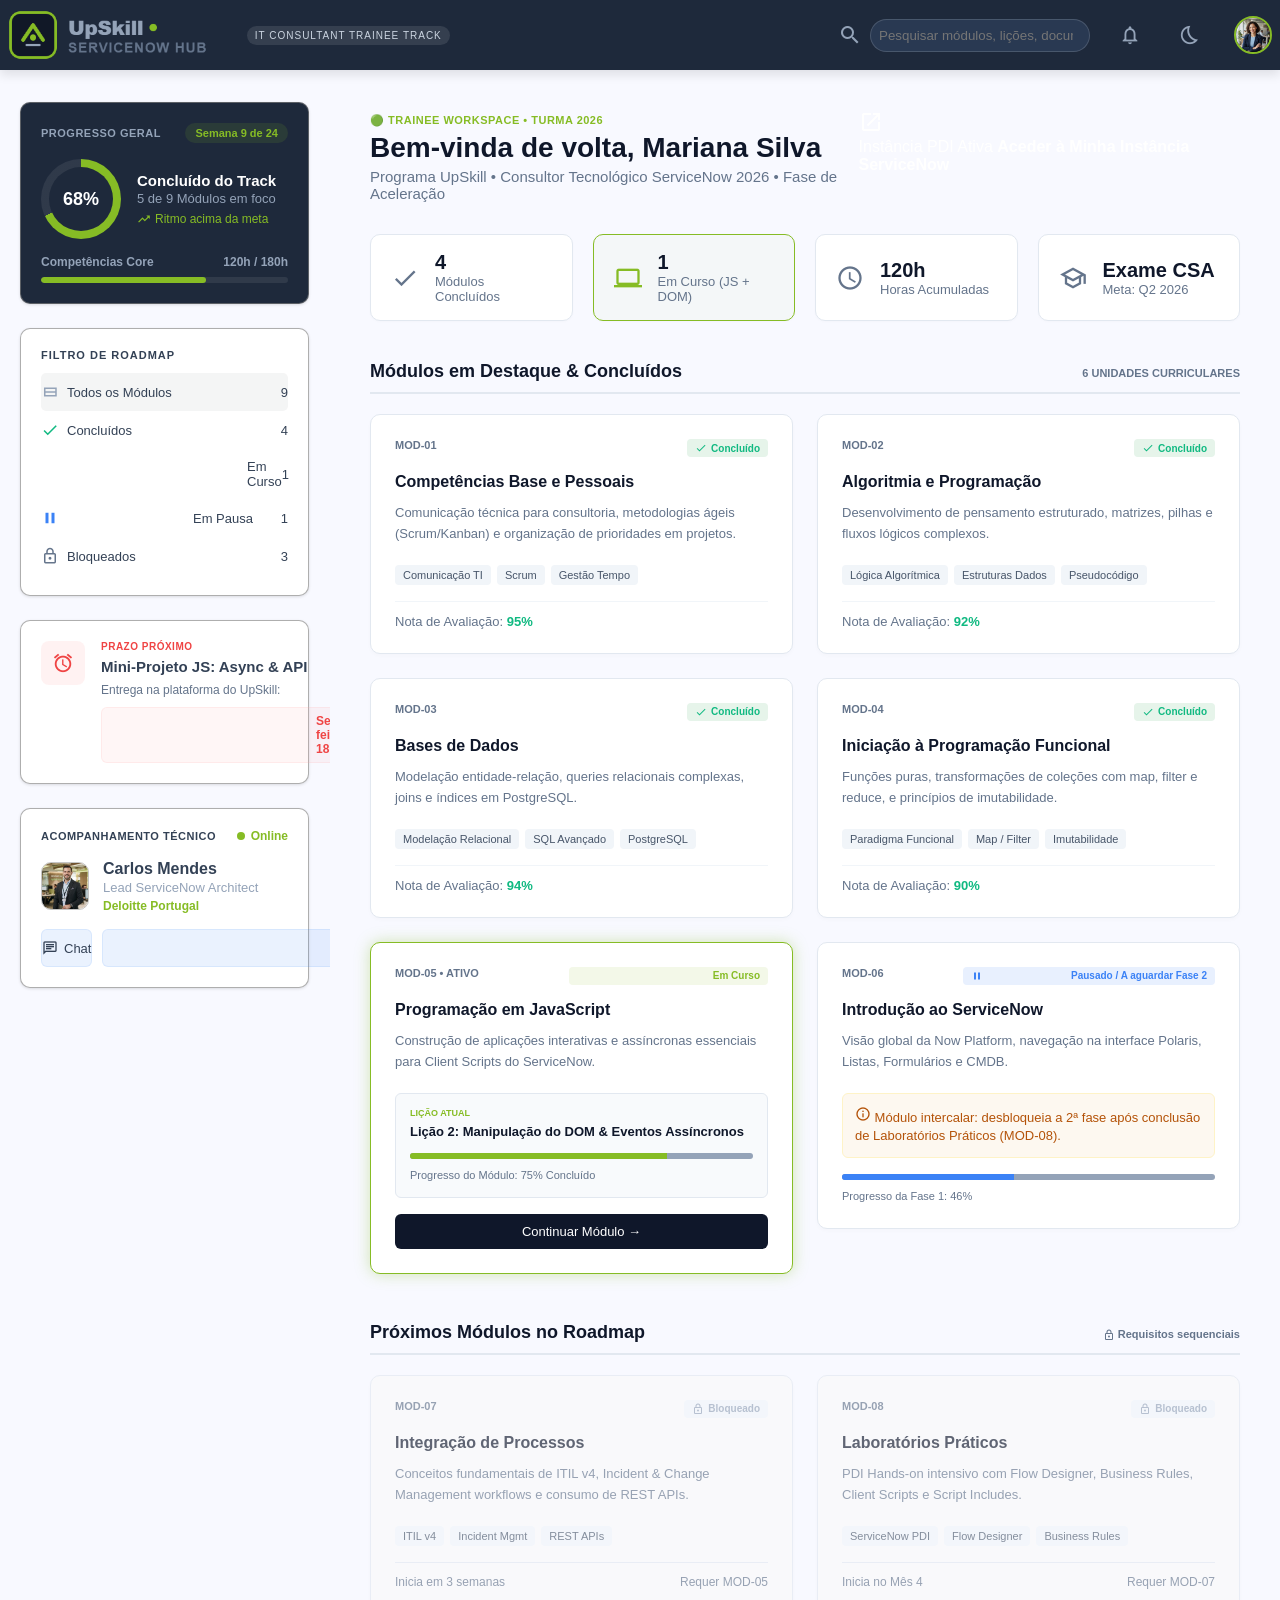
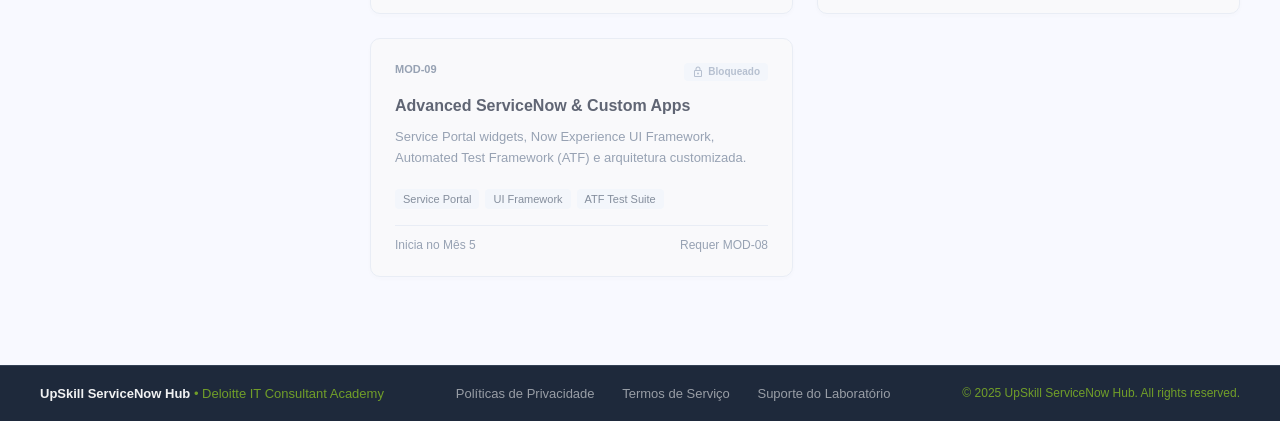
==== commit 0191a211: "alteração do placeholder PDI" ====
--- a/index.html
+++ b/index.html
@@ -32,10 +32,8 @@
                         notifications
                     </i>
                 </button>
-                <button class="icon-dark-light-mode">
-                    <i class="material-icons-outlined bedtime">
-                        bedtime
-                    </i>
+                <button class="icon-dark-light-mode" onclick="document.body.classList.toggle('modo-escuro')">
+                    <i class="material-icons-outlined">bedtime</i>
                 </button>
             </div>
 
@@ -155,8 +153,15 @@
                     <p>Programa UpSkill • Consultor Tecnológico ServiceNow 2026 • Fase de Aceleração</p>
                 </div>
                 <div class="pdi-link">
-                    <img src="assets/PDI.png" alt="placeholder da feat PDI">
-                </div>
+                    <a href="https://servicenow.com" target="_blank" class="btn-pdi-instancia">
+                        <i class="material-icons-outlined">open_in_new</i>
+                        <div class="pdi-texto-bloco">
+                            <span>Instância PDI Ativa</span>
+                            <strong>Aceder à Minha Instância ServiceNow</strong>
+                        </div>
+                    </a>
+                </div>
+
             </div>
 
             <!--Sumário dos módulos-->
--- a/style.css
+++ b/style.css
@@ -131,6 +131,8 @@
     justify-content: center;
     transition: var(--transicao); 
 }
+
+
 
 .icon-notificacao:hover, .icon-dark-light-mode:hover {
     background-color: #ffffff26;
@@ -272,6 +274,7 @@
 }
 
 .widget {
+    background-color: #ffffff;
     border-radius: var(--raio-borda);
     padding: 20px;
     border: 1px solid #808080a2;
@@ -1125,3 +1128,659 @@
         gap: 8px;
     }
 }
+
+/* SIDEBAR LATERAL DE LIÇÕES - PÁGINA 2 */
+
+.btn-voltar-topo {
+    display: flex;
+    align-items: center;
+    gap: 8px;
+    font-size: 13px;
+    color: var(--texto-mutado);
+    text-decoration: none;
+    margin-bottom: 8px;
+    transition: var(--transicao);
+    border-radius: var(--raio-borda);
+    background-color: var(--bg-main);
+    border-left: 3px solid var(--verde-deloitte);
+}
+
+.btn-voltar-topo:hover {
+    color: var(--texto-principal);
+}
+
+.btn-voltar-topo i {
+    font-size: 18px;
+}
+
+
+.trilha-tag {
+    font-size: 9px;
+    font-weight: 700;
+    color: var(--verde-deloitte);
+    letter-spacing: 1px;
+    display: block;
+    margin-bottom: 4px;
+}
+
+/* Widget 1: Progresso Interno */
+
+
+.widget-progresso-interno  h2 {
+    color: var(--texto-principal);
+    font-size: 18px;
+    font-weight: 600;
+    margin: 0;
+}
+
+.widget-progresso-interno  p {
+    font-size: 12px;
+    color: #64748b;
+    margin: 4px 0 0 0;
+}
+
+.progresso-linha-topo {
+    display: flex;
+    justify-content: space-between;
+    font-size: 12px;
+    margin-bottom: 8px;
+}
+
+.progresso-linha-topo strong {
+    color: var(--texto-principal);
+}
+
+.progresso-linha-topo span {
+    color: #64748b;
+}
+
+.pb-75 {
+    width: 75%;
+}
+
+.progresso-status-sub {
+    display: flex;
+    justify-content: space-between;
+    font-size: 11px;
+    margin-top: 6px;
+    color: #64748b;
+}
+
+/* Widget 2: Lista do Índice de Lições */
+.widget-filtros ul li {
+    display: flex;
+    justify-content: space-between;
+    align-items: center;
+    padding: 10px 0;
+    font-size: 13px;
+    color: #94a3b8;
+}
+
+.widget-filtros ul li span {
+    color: var(--texto-principal);
+    display: flex;
+    align-items: center;
+    gap: 8px;
+}
+
+.widget-filtros ul li span i {
+    font-size: 18px;
+    vertical-align: middle;
+}
+
+
+.text-success { color: #10b981; }
+.text-deloitte { color: var(--verde-deloitte); }
+.text-muted { color: #64748b; background: none; font-size: 11px; }
+
+
+.widget-filtros ul li.licao-em-curso {
+    padding: 10px 8px;
+    color: #ffffff;
+    background-color: #ffffff0a;
+    border-left: 3px solid var(--verde-deloitte);
+    border-radius: 0 4px 4px 0;
+    box-shadow: 0 0 10px var(--verde-glow);
+}
+
+.badge-em-curso {
+    background-color: var(--verde-deloitte);
+    color: #ffffff;
+    font-size: 9px;
+    padding: 2px 6px;
+    border-radius: 4px;
+    font-weight: 700;
+}
+
+/* Widget 3: Mentor Fixo na Base */
+.base-mentor {
+    margin-top: auto;
+    background-color: #ffffff08;
+    border-radius: var(--raio-borda);
+    padding: 16px;
+    border: 1px solid #ffffff0d;
+}
+
+.mentor-row-bloco {
+    display: flex;
+    gap: 12px;
+    align-items: center;
+}
+
+.mentor-avatar-img {
+    width: 38px;
+    height: 38px;
+    border-radius: 8px;
+    object-fit: cover;
+    border: 1px solid #ffffff1a;
+}
+
+.mentor-meta-dados h4 {
+    color: var(--texto-principal);
+    font-size: 13px;
+    margin: 0;
+    font-weight: 600;
+}
+
+.mentor-meta-dados p {
+    font-size: 11px;
+    color: #64748b;
+    margin: 2px 0 0 0;
+}
+
+/* WORKSPACE & CABEÇALHO TÉCNICO - PÁGINA 2 */
+
+.workspace-conteudo {
+    padding: 40px;
+    background-color: var(--bg-main);
+    width: 100%;
+    display: flex;
+    flex-direction: column;
+}
+
+
+.doc-header {
+    margin-bottom: 24px;
+    display: flex;
+    flex-direction: column;
+    width: 100%;
+}
+
+
+.breadcrumbs {
+    font-size: 12px;
+    color: var(--texto-mutado);
+    margin-bottom: 12px;
+}
+
+.breadcrumbs .bc-atual {
+    color: #0f172a;
+    font-weight: 500;
+}
+
+
+.meta-badges {
+    display: flex;
+    gap: 12px;
+    margin-bottom: 16px;
+    flex-wrap: wrap; 
+}
+
+
+.m-badge {
+    font-size: 12px;
+    background-color: #ffffff;
+    border: 1px solid #e2e8f0;
+    padding: 4px 10px;
+    border-radius: 6px;
+    color: var(--bg-sidebar);
+    display: flex;
+    align-items: center;
+    gap: 4px;
+    box-shadow: 0 2px 2px #00000034;
+}
+
+.m-badge i {
+    font-size: 14px;
+    color: #64748b;
+}
+
+.doc-header h1 {
+    font-size: 28px;
+    font-weight: 700;
+    color: #0f172a;
+    margin: 0;
+    line-height: 1.3;
+}
+
+/* TEXTO TEÓRICO & GRELHA DE DESTAQUES - PÁGINA 2 */
+
+.artigo-texto {
+    font-size: 15px;
+    color: #475569;
+    line-height: 1.7;
+    margin-bottom: 28px;
+}
+
+.artigo-texto p {
+    margin-bottom: 16px;
+}
+
+.artigo-texto code {
+    font-family: monospace;
+    background-color: #f1f5f9;
+    padding: 2px 4px;
+    border-radius: 4px;
+    font-weight: 600;
+    color: #0f172a;
+}
+
+
+.grelha-features {
+    display: grid;
+    grid-template-columns: repeat(auto-fit, minmax(250px, 1fr));
+    gap: 20px;
+    margin-bottom: 32px;
+    width: 100%;
+}
+
+
+.feature-card {
+    background-color: #ffffff;
+    border: 1px solid #e2e8f0;
+    box-shadow: 0 2px 2px #00000034;
+    padding: 16px;
+    border-radius: var(--raio-borda);
+    display: flex;
+    gap: 12px;
+    align-items: flex-start;
+}
+
+
+.feature-card i {
+    font-size: 24px;
+    flex-shrink: 0;
+}
+
+.icon-blue { color: #3b82f6; }
+.icon-green { color: #10b981; }
+.icon-purple { color: #8b5cf6; }
+
+
+.feature-content {
+    display: flex;
+    flex-direction: column;
+}
+
+.feature-content h4 {
+    font-size: 16px;
+    font-weight: 600;
+    margin: 0 0 4px 0;
+    color: var(--texto-principal);
+    line-height: 1.3;
+}
+
+.feature-content p {
+    font-size: 12px;
+    color: var(--texto-mutado);
+    margin: 0;
+    line-height: 1.4;
+}
+
+/* CONTENTOR DO EDITOR DE CÓDIGO - IDE */
+
+.ide-container {
+    background-color: #1e1e1e;
+    border-radius: var(--raio-borda);
+    overflow: hidden;
+    margin-bottom: 32px;
+    box-shadow: 0 4px 12px rgba(0, 0, 0, 0.15);
+    width: 100%;
+}
+
+.ide-header {
+    background-color: #181818;
+    padding: 12px 16px;
+    display: flex;
+    justify-content: space-between;
+    align-items: center;
+    border-bottom: 1px solid #2d2d2d;
+}
+
+.ide-ficheiro {
+    display: flex;
+    align-items: center;
+    gap: 8px;
+    color: #cbd5e1;
+    font-size: 13px;
+    font-family: monospace;
+}
+
+.ide-ficheiro i {
+    color: #f59e0b;
+    font-size: 16px;
+}
+
+.ide-accoes {
+    display: flex;
+    align-items: center;
+    gap: 12px;
+}
+
+.lang-tag {
+    font-size: 11px;
+    color: #64748b;
+    font-weight: 700;
+    font-family: monospace;
+    letter-spacing: 0.5px;
+}
+
+.ide-accoes button {
+    font-family: var(--fonte-principal);
+    font-size: 12px;
+    font-weight: 500;
+    cursor: pointer;
+    transition: var(--transicao);
+    display: flex;
+    align-items: center;
+    gap: 6px;
+}
+
+.btn-ide-copiar {
+    background: none;
+    border: none;
+    color: #94a3b8;
+    padding: 6px 10px;
+    border-radius: 4px;
+}
+
+.btn-ide-copiar:hover {
+    background-color: #2d2d2d;
+    color: #ffffff;
+}
+
+.btn-ide-copiar i {
+    font-size: 14px;
+}
+
+.btn-ide-executar {
+    background-color: var(--verde-deloitte);
+    border: none;
+    color: #ffffff;
+    padding: 6px 12px;
+    border-radius: 4px;
+}
+
+.btn-ide-executar:hover {
+    background-color: #76a71e; 
+    transform: translateY(-1px);
+}
+
+.ide-editor {
+    padding: 20px;
+    overflow-x: auto; 
+    background-color: #1e1e1e;
+}
+
+.ide-editor pre {
+    margin: 0;
+}
+
+.ide-editor code {
+    font-family: 'Consolas', 'Courier New', monospace;
+    font-size: 13.5px;
+    color: #d4d4d4;
+    line-height: 1.6;
+}
+
+
+/* CAIXA STANDARD DELOITTE */
+
+.caixa-standard-deloitte {
+    background-color: #ffffff;
+    border: 1px solid #e2e8f0;
+    border-left: 4px solid var(--verde-deloitte); 
+    border-radius: var(--raio-borda);
+    padding: 24px;
+    margin-bottom: 32px;
+}
+
+.standard-header {
+    display: flex;
+    align-items: center;
+    gap: 8px;
+    font-size: 11px;
+    font-weight: 700;
+    color: var(--verde-deloitte);
+    margin-bottom: 12px;
+    letter-spacing: 0.5px;
+}
+
+.caixa-standard-deloitte h3 {
+    font-size: 18px;
+    color: #0f172a;
+    margin: 0 0 16px 0;
+    font-weight: 600;
+}
+
+.standard-lista {
+    list-style: none;
+    padding: 0;
+    margin: 0;
+    display: flex;
+    flex-direction: column;
+    gap: 16px;
+}
+
+.standard-lista li strong {
+    font-size: 14px;
+    color: #334155;
+    display: block;
+    margin-bottom: 4px;
+}
+
+.standard-lista li p {
+    font-size: 13px;
+    color: var(--texto-mutado);
+    margin: 0;
+    line-height: 1.5;
+}
+
+/* SANDBOX INTERATIVO*/
+
+.sandbox-container {
+    background-color: #ffffff;
+    border: 1px solid #e2e8f0;
+    border-radius: var(--raio-borda);
+    padding: 24px;
+    margin-bottom: 32px;
+    position: relative; 
+}
+
+.sandbox-tag {
+    font-size: 10px;
+    font-weight: 700;
+    color: #475569;
+    display: block;
+    margin-bottom: 4px;
+    letter-spacing: 0.5px;
+}
+
+.sandbox-container h2 {
+    font-size: 24px;
+    color: #0f172a;
+    font-weight: 600;
+}
+
+.sandbox-container h3 {
+    font-size: 13px;
+    color: var(--texto-mutado);
+    margin: 0 0 16px 0;
+    font-weight: 600;
+}
+
+.status-simulador-badge {
+    position: absolute;
+    right: 24px;
+    top: 24px;
+    background-color: #e0f2fe;
+    color: #0369a1;
+    font-size: 11px;
+    font-weight: 600;
+    padding: 4px 10px;
+    border-radius: 6px;
+}
+
+
+.sandbox-workspace {
+    background-color: #f8fafc;
+    border: 1px solid #e2e8f0;
+    padding: 20px;
+    border-radius: 8px;
+    display: flex;
+    flex-direction: column;
+    gap: 16px;
+}
+
+.s-input-group {
+    display: flex;
+    flex-direction: column;
+    gap: 6px;
+    max-width: 300px;
+}
+
+.s-input-group label {
+    font-size: 13px;
+    font-weight: 600;
+    color: #475569;
+}
+
+.s-select {
+    padding: 8px 12px;
+    border-radius: 6px;
+    border: 1px solid #cbd5e1;
+    background-color: #ffffff;
+    outline: none;
+    font-size: 13px;
+    color: #334155;
+}
+
+.urgency-alert-container {
+    padding: 16px;
+    border-radius: 6px;
+    border: 1px solid transparent;
+    display: flex;
+    justify-content: space-between;
+    align-items: center;
+}
+
+.bg-amber-50 { background-color: #fffbeb; }
+.border-deloitte-green { border-color: var(--verde-deloitte); }
+
+.alert-content {
+    display: flex;
+    gap: 12px;
+    align-items: center;
+}
+
+.alert-content i.text-amber {
+    font-size: 20px;
+    color: #d97706; 
+}
+
+.alert-texto-bloco strong {
+    font-size: 14px;
+    color: #92400e;
+    display: block;
+    margin-bottom: 2px;
+}
+
+.alert-texto-bloco p {
+    font-size: 12px;
+    color: #b45309;
+    margin: 0;
+}
+
+
+.aria-tag {
+    font-size: 11px;
+    font-family: monospace;
+    background-color: #f59e0b26;
+    color: #b45309;
+    padding: 2px 6px;
+    border-radius: 4px;
+    font-weight: 600;
+}
+
+/* BARRA DE NAVEGAÇÃO DA AULA */
+
+.navegacao-aula-footer {
+    display: flex;
+    justify-content: space-between;
+    align-items: center;
+    margin-top: 24px;
+    padding-top: 20px;
+    border-top: 1px solid #e2e8f0;
+    width: 100%;
+}
+
+.btn-aula-nav-primario, 
+.btn-aula-nav-secundario {
+    padding: 12px 20px;
+    border-radius: 6px;
+    font-size: 13px;
+    font-weight: 600;
+    cursor: pointer;
+    display: flex;
+    align-items: center;
+    gap: 8px;
+    transition: var(--transicao);
+}
+
+
+.btn-aula-nav-secundario {
+    background: none;
+    border: 1px solid #cbd5e1;
+    color: #475569;
+}
+
+.btn-aula-nav-secundario:hover {
+    background-color: #f1f5f9;
+    color: #0f172a;
+}
+
+
+.btn-aula-nav-primario {
+    background-color: var(--cor-concluido);
+    border: none;
+    color: #ffffff;
+}
+
+.btn-aula-nav-primario:hover {
+    background-color: #059669; 
+    transform: translateY(-1px);
+}
+
+.btn-aula-nav-primario i, 
+.btn-aula-nav-secundario i {
+    font-size: 16px;
+    line-height: 1;
+}
+
+/* INTERRUPTOR DE MODO ESCURO */
+
+body.modo-escuro .workspace-conteudo {
+    background-color: #6565657a  ;
+    transition: background-color 2s ease;
+}
+
+body.modo-escuro .sidebar-lateral {
+    background-color: #6565657a ;
+    transition: background-color 2s ease;
+}
+
+
+body.modo-escuro .icon-dark-light-mode i {
+    color: #ffffff ;
+    transition: color 0.3s ease;
+}
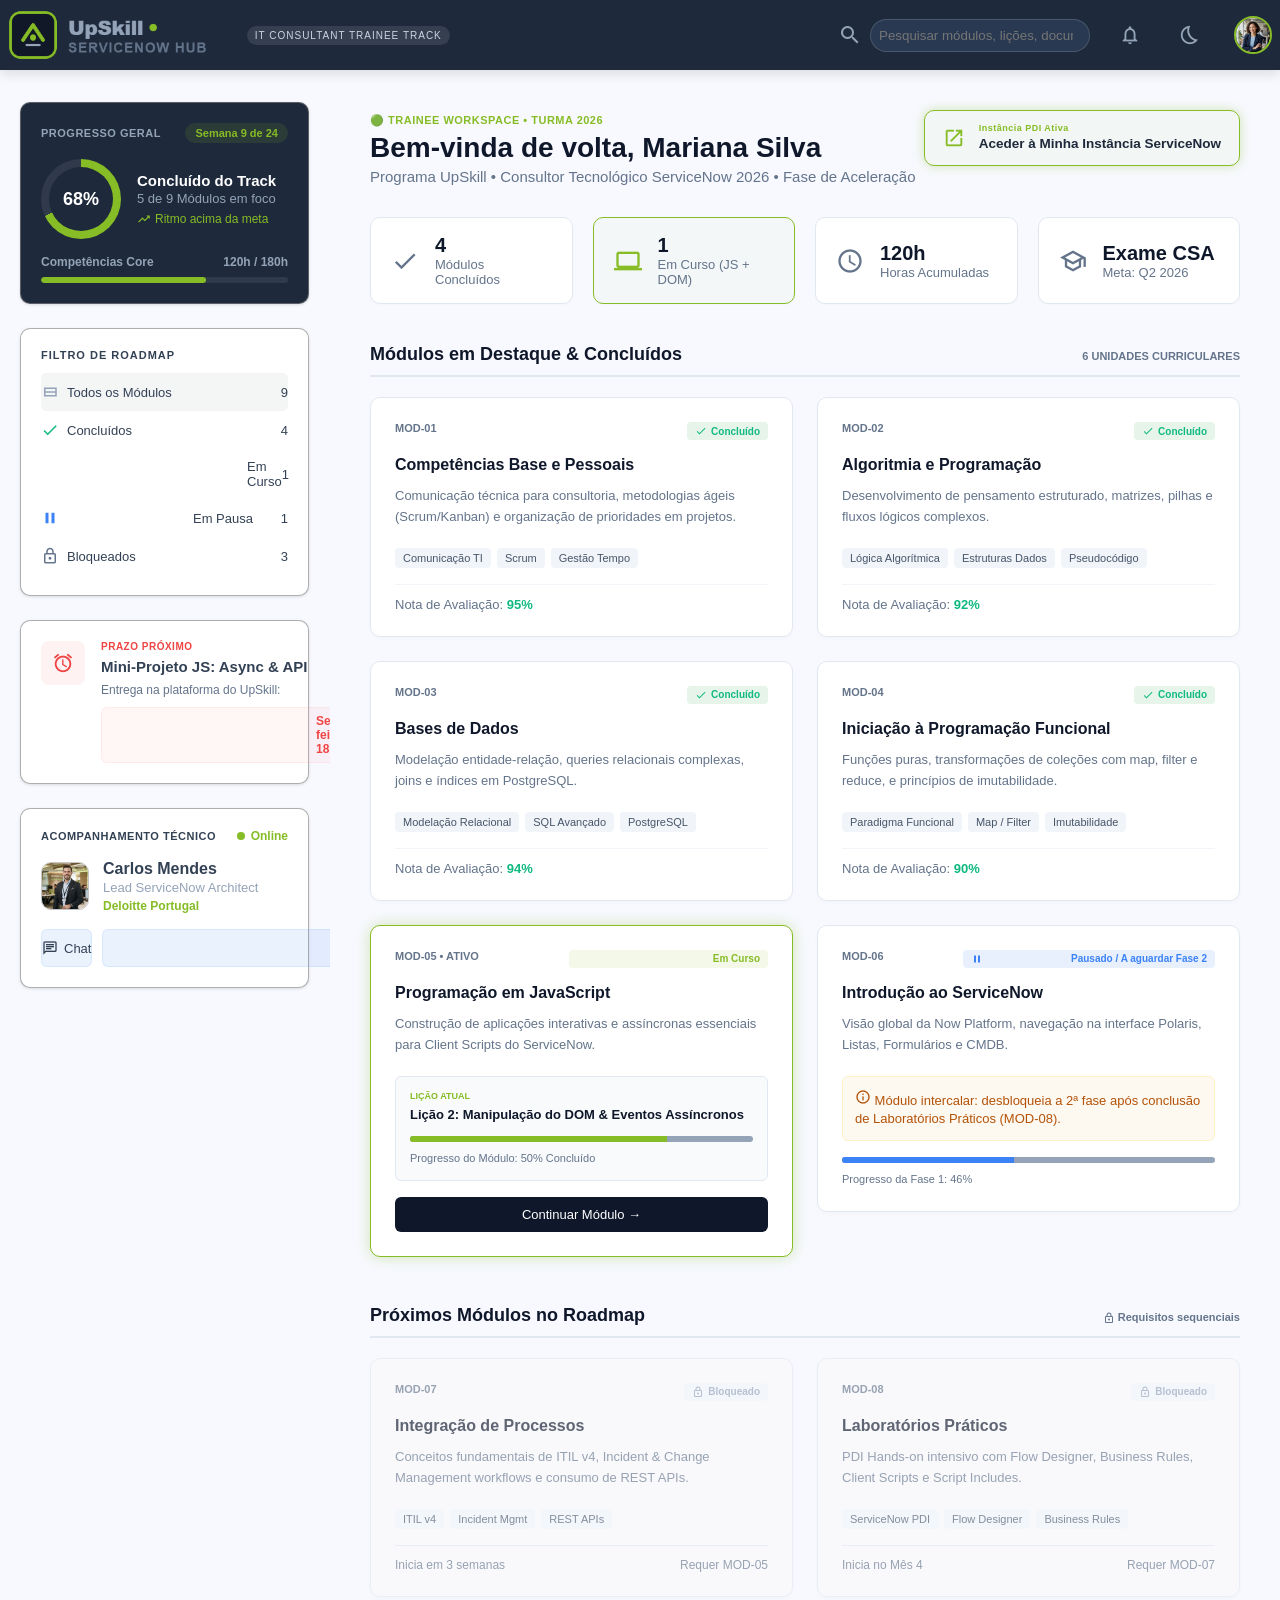
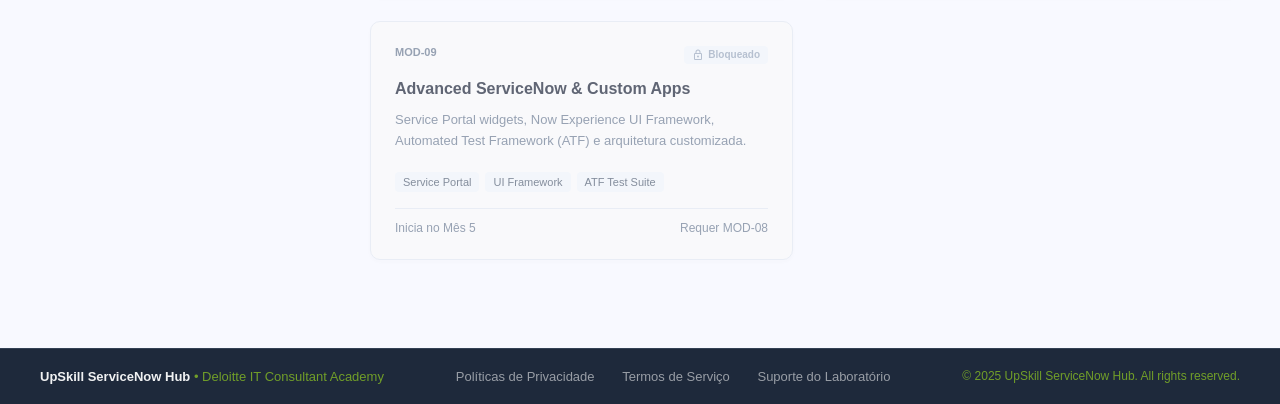
==== commit 27a1a39e: "alteração do nome do HTML do js-modulo para js-modulo-licao2 e correção do clicavel para essas pagin" ====
--- a/index.html
+++ b/index.html
@@ -249,30 +249,31 @@
                         </article>
                     </a>
                     <!-- 5 - Programação em JavaScript (EM CURSO) -->
-                    <a href="js-modulo.html" class="card-link">
-                        <article class="card modulo-atual">
-                            <div class="card-topo">
-                                <span>MOD-05 • ATIVO</span>
-                                <span class="badge badge-curso">
-                                    <i class="material-icons-outlined play-circle">play_circle</i>
-                                    Em Curso
-                                </span>
-                            </div>
-                            <h3>Programação em JavaScript</h3>
-                            <p>Construção de aplicações interativas e assíncronas essenciais para Client Scripts do
-                                ServiceNow.</p>
-
-                            <div class="licao-atual-box">
-                                <span class="box-label">LIÇÃO ATUAL</span>
-                                <p><strong>Lição 2: Manipulação do DOM & Eventos Assíncronos</strong></p>
-                                <div class="bar-progresso-container">
-                                    <div class="bar-fill" style="width: 75%;"></div>
-                                </div>
-                                <span class="bar-text">Progresso do Módulo: 75% Concluído</span>
-                            </div>
-                            <div class="btn-continuar">Continuar Módulo →</div>
-                        </article>
-                    </a>
+
+                    <article class="card modulo-atual">
+                        <a href="js-modulo-licao1.html" class="card-link-fantasma"></a>
+                        <div class="card-topo">
+                            <span>MOD-05 • ATIVO</span>
+                            <span class="badge badge-curso">
+                                <i class="material-icons-outlined play-circle">play_circle</i>
+                                Em Curso
+                            </span>
+                        </div>
+                        <h3>Programação em JavaScript</h3>
+                        <p>Construção de aplicações interativas e assíncronas essenciais para Client Scripts do
+                            ServiceNow.</p>
+
+                        <div class="licao-atual-box">
+                            <span class="box-label">LIÇÃO ATUAL</span>
+                            <p><strong>Lição 2: Manipulação do DOM & Eventos Assíncronos</strong></p>
+                            <div class="bar-progresso-container">
+                                <div class="bar-fill" style="width: 75%;"></div>
+                            </div>
+                            <span class="bar-text">Progresso do Módulo: 50% Concluído</span>
+                        </div>
+                        <a href="js-modulo-licao2.html" class="btn-continuar">Continuar Módulo →</a>
+                    </article>
+
                     <!-- 6 - ServiceNow -->
                     <a href="servicenow-modulo.html" class="card-link">
                         <article class="card modulo-pausado">
--- a/style.css
+++ b/style.css
@@ -1,6 +1,4 @@
-/* ==========================================================================
-    DESIGN SYSTEM (VARIÁVEIS) & RESET
-   ========================================================================== */
+/* DESIGN SYSTEM (VARIÁVEIS) & RESET*/
 :root {
     /* Cores de Identidade (Deloitte & ServiceNow) */
     --verde-deloitte: #86BC25;
@@ -8,10 +6,10 @@
     --cinza-servicenow: #293E40;
     
     /* Paleta de Cores do Layout */
-    --bg-header: #1e293b;        /* Slate escuro corporativo */
-    --bg-sidebar: #0f172a;       /* Slate ultra escuro para a lateral */
-    --bg-main: #f8f9ff;          /* Cinza claro limpo para o fundo */
-    --bg-card: #ffffff;          /* Blanco puro para os cartões */
+    --bg-header: #1e293b;        
+    --bg-sidebar: #0f172a;       
+    --bg-main: #f8f9ff;          
+    --bg-card: #ffffff;          
     --texto-principal: #334155;
     --texto-mutado: #64748b;
     
@@ -27,7 +25,7 @@
     --transicao: all 0.3s ease;
 }
 
-/* Reset Técnico Obrigatório (Limpa margens e paddings automáticos) */
+
 * {
     margin: 0;
     padding: 0;
@@ -52,9 +50,7 @@
     color: white;
 }
 
-/* ==========================================================================
-    HEADER GLOBAL (FLEXBOX)
-   ========================================================================== */
+/* HEADER GLOBAL*/
 .header-global {
     background-color: var(--bg-header);
     color: #ffffff;
@@ -255,6 +251,7 @@
     STRUCTURAL MAIN LAYOUT (CSS GRID)
    ========================================================================== */
 .main-layout {
+    background-color: var(--bg-main);
     display: grid;
     grid-template-columns: 330px 1fr; 
     flex: 1;
@@ -649,9 +646,7 @@
     line-height: 1;
 }
 
-/* ==========================================================================
-    WORKSPACE CONTEÚDO (DIREITA) & KPIs
-   ========================================================================== */
+/* WORKSPACE CONTEÚDO (DIREITA) & KPIs*/
 .workspace-conteudo {
     padding: 40px;
     max-width: 1400px;
@@ -686,10 +681,63 @@
     font-size: 15px;
 }
 
-.pdi-link img {
-    height: 55px;
-    width: auto;
-    object-fit: contain;
+.pdi-link {
+    display: flex;
+    align-items: center;
+}
+
+
+.btn-pdi-instancia {
+    background-color: #86bc250d; 
+    border: 1px solid var(--verde-deloitte);
+    border-radius: var(--raio-borda);
+    padding: 12px 18px;
+    display: flex;
+    align-items: center;
+    gap: 14px;
+    color: #0f172a;
+    transition: var(--transicao);
+    text-decoration: none;
+    box-shadow: 0 0 12px var(--verde-glow); 
+}
+
+
+.btn-pdi-instancia:hover {
+    background-color: #86bc251a; 
+    transform: translateY(-2px);
+    box-shadow: 0 0 16px rgba(134, 188, 37, 0.5);
+}
+
+
+.btn-pdi-instancia i {
+    font-size: 22px;
+    color: var(--verde-deloitte);
+    flex-shrink: 0;
+}
+
+.pdi-texto-bloco {
+    display: flex;
+    flex-direction: column;
+    text-align: left;
+}
+
+.pdi-texto-bloco span {
+    font-size: 9px;
+    font-weight: 700;
+    color: var(--verde-deloitte);
+    letter-spacing: 0.5px;
+    margin-bottom: 2px;
+}
+
+.pdi-texto-bloco strong {
+    font-size: 13.5px;
+    font-weight: 600;
+    color: #1e293b;
+    line-height: 1.3;
+}
+
+body.modo-escuro .btn-pdi-instancia {
+    background-color: #ffffff ;
 }
 
 /* --- CARTÕES DE SUMÁRIO --- */
@@ -737,6 +785,9 @@
     color: var(--texto-mutado);
 }
 
+body.modo-escuro .s-card-active {
+    background-color: #ffffff ;
+}
 /* GRELHA DE CARTÕES DOS MÓDULOS */
 .card-link {
     color: inherit;         
@@ -864,6 +915,20 @@
     color: var(--cor-concluido);
 }
 
+.card-link-fantasma {
+    position: absolute;
+    top: 0;
+    left: 0;
+    width: 100%;
+    height: 100%;
+    z-index: 1; 
+}
+
+.card-topo, .licao-atual-box, h3, p {
+    position: relative;
+    z-index: 2;
+    pointer-events: none; 
+}
 
 /* Módulo 5 (JavaScript) Ativo com o Glow Verde Deloitte */
 .modulo-atual {
@@ -913,6 +978,8 @@
 
 
 .btn-continuar {
+    position: relative;
+    z-index: 3;
     display: block;
     background-color: #0f172a;
     color: #ffffff;
@@ -921,6 +988,7 @@
     border-radius: 6px;
     font-size: 13px;
     font-weight: 500;
+    text-decoration: none;
     transition: var(--transicao);
 }
 
@@ -1095,11 +1163,7 @@
         align-items: flex-start;
     }
     
-    .pdi-link {
-        width: 100%;
-        text-align: left;
-    }
-    
+
     /* Cartões de Sumário e Módulos */
     .summary-cards {
         gap: 12px;
@@ -1771,14 +1835,18 @@
 
 body.modo-escuro .workspace-conteudo {
     background-color: #6565657a  ;
-    transition: background-color 2s ease;
+  
 }
 
 body.modo-escuro .sidebar-lateral {
     background-color: #6565657a ;
-    transition: background-color 2s ease;
-}
-
+
+}
+
+body.modo-escuro .main-layout {
+    background-color: #656565 ;
+
+}
 
 body.modo-escuro .icon-dark-light-mode i {
     color: #ffffff ;
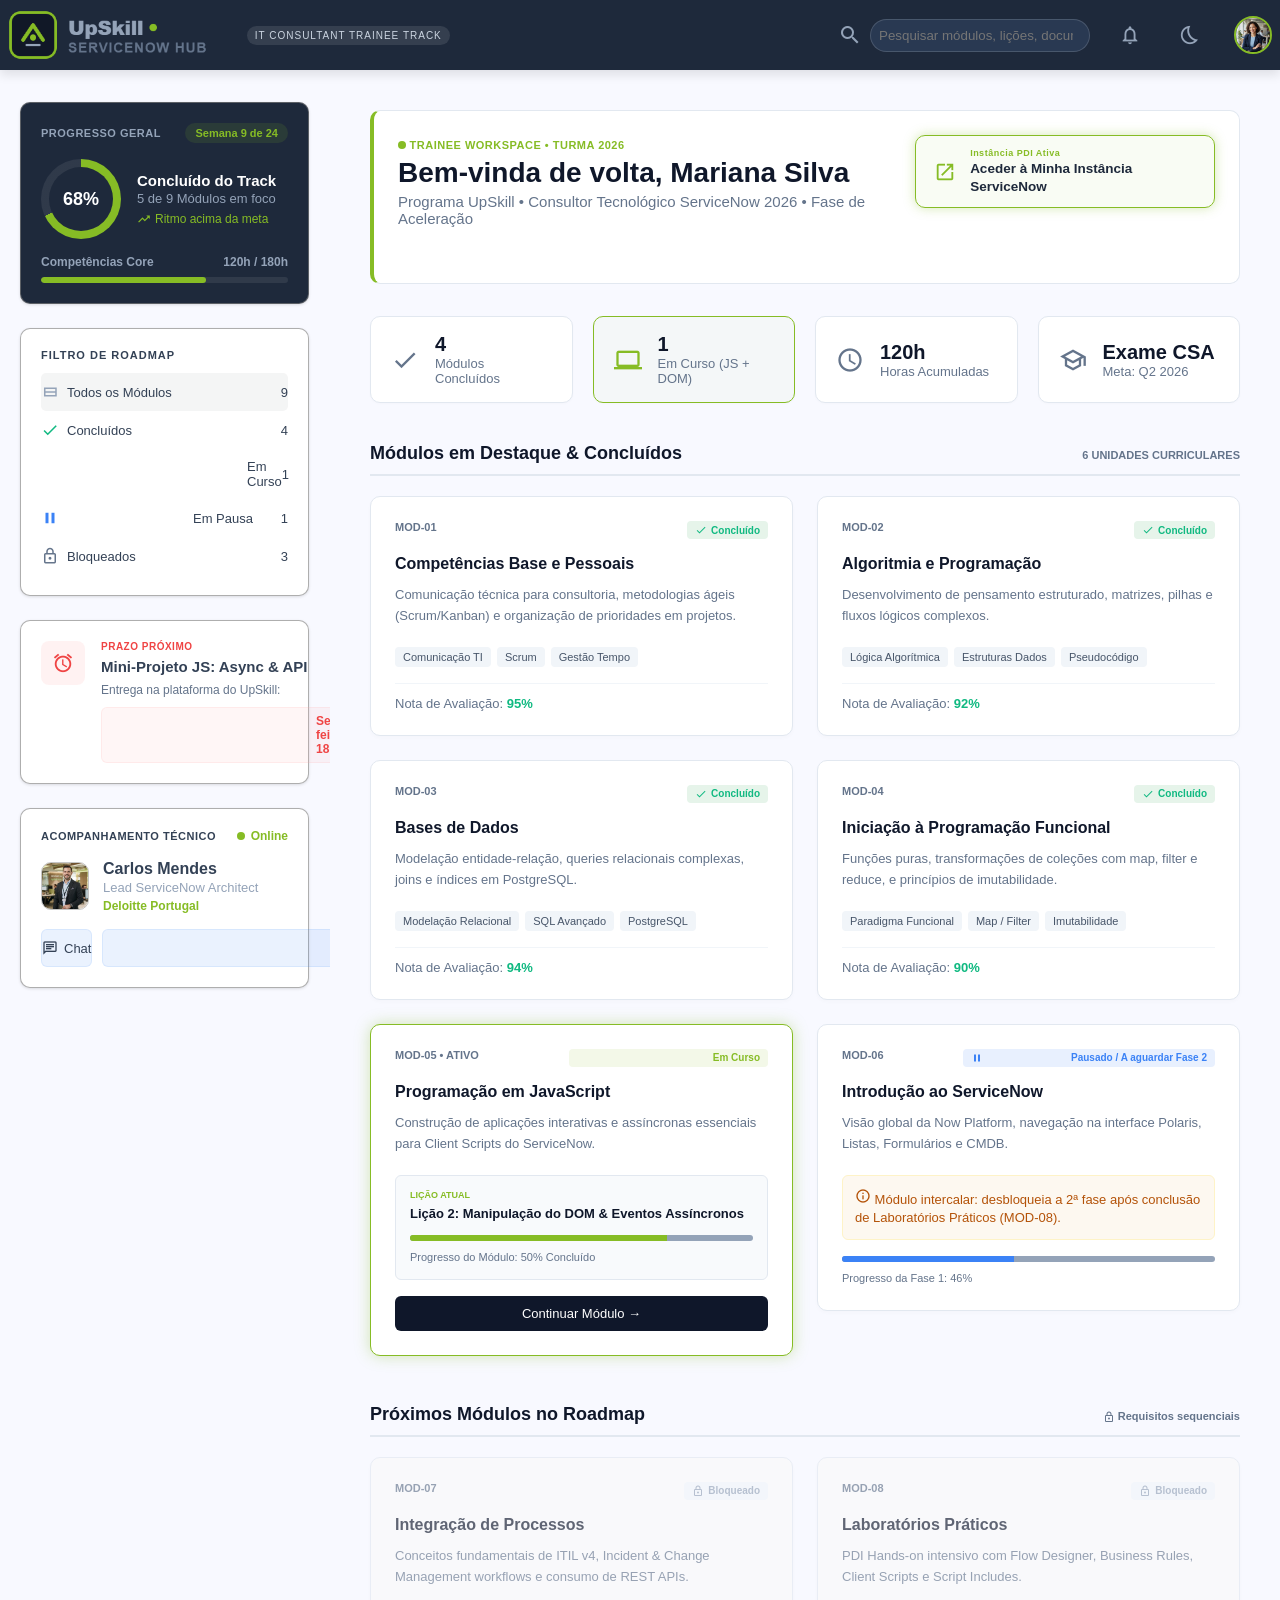
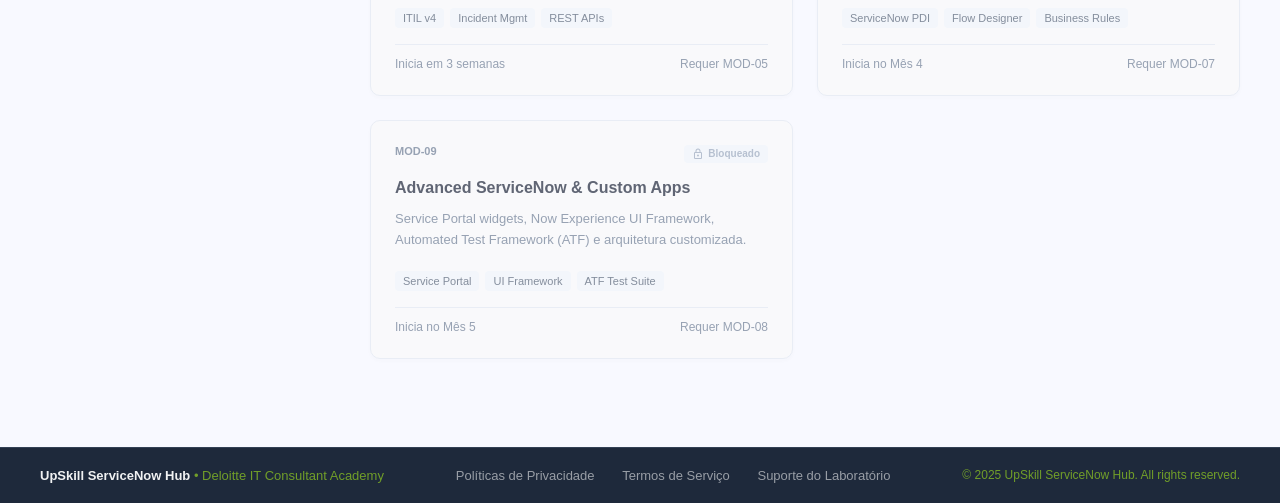
==== commit 5fa89a5b: "alteração do titulo do progress track licao1 e 2/ colocação de caixa-standard-deloitte na zona de bo" ====
--- a/index.html
+++ b/index.html
@@ -32,7 +32,7 @@
                         notifications
                     </i>
                 </button>
-                <button class="icon-dark-light-mode" onclick="document.body.classList.toggle('modo-escuro')">
+                <button class="icon-dark-light-mode" onclick="document.body.classList.toggle('modo-escuro') ">
                     <i class="material-icons-outlined">bedtime</i>
                 </button>
             </div>
@@ -144,26 +144,26 @@
 
         <!-- WORKPLACE DIREITA -->
         <main class="workspace-conteudo">
-
-            <!-- ZONA DE BOAS-VINDAS  -->
-            <div class="workplace-header">
-                <div class="boas-vindas-texto">
-                    <span class="contexto-tag">🟢 TRAINEE WORKSPACE • TURMA 2026</span>
-                    <h1>Bem-vinda de volta, Mariana Silva</h1>
-                    <p>Programa UpSkill • Consultor Tecnológico ServiceNow 2026 • Fase de Aceleração</p>
-                </div>
-                <div class="pdi-link">
-                    <a href="https://servicenow.com" target="_blank" class="btn-pdi-instancia">
-                        <i class="material-icons-outlined">open_in_new</i>
-                        <div class="pdi-texto-bloco">
-                            <span>Instância PDI Ativa</span>
-                            <strong>Aceder à Minha Instância ServiceNow</strong>
-                        </div>
-                    </a>
-                </div>
-
-            </div>
-
+            <div class="caixa-standard-deloitte">
+                <!-- ZONA DE BOAS-VINDAS  -->
+                <div class="workplace-header">
+                    <div class="boas-vindas-texto">
+                        <span class="contexto-tag"><span class="ponto-verde"></span> TRAINEE WORKSPACE • TURMA
+                            2026</span>
+                        <h1>Bem-vinda de volta, Mariana Silva</h1>
+                        <p>Programa UpSkill • Consultor Tecnológico ServiceNow 2026 • Fase de Aceleração</p>
+                    </div>
+                    <div class="pdi-link">
+                        <a href="https://servicenow.com" target="_blank" class="btn-pdi-instancia">
+                            <i class="material-icons-outlined">open_in_new</i>
+                            <div class="pdi-texto-bloco">
+                                <span>Instância PDI Ativa</span>
+                                <strong>Aceder à Minha Instância ServiceNow</strong>
+                            </div>
+                        </a>
+                    </div>
+                </div>
+            </div>
             <!--Sumário dos módulos-->
             <div class="summary-cards">
                 <div class="s-card"><i class="material-icons-outlined check">check</i>
--- a/style.css
+++ b/style.css
@@ -247,9 +247,7 @@
     list-style: none;
 }
 
-/* ==========================================================================
-    STRUCTURAL MAIN LAYOUT (CSS GRID)
-   ========================================================================== */
+/* STRUCTURAL MAIN LAYOUT */
 .main-layout {
     background-color: var(--bg-main);
     display: grid;
@@ -619,7 +617,7 @@
 }
 
 .btn-mentor-acao {
-    flex: 1; /* Faz cada botão ocupar exatamente metade (50%) do espaço */
+    flex: 1;
     background-color: #3b83f61b;
     border: 1px solid #3b83f61b;
     color: var(--texto-principal);
@@ -930,7 +928,6 @@
     pointer-events: none; 
 }
 
-/* Módulo 5 (JavaScript) Ativo com o Glow Verde Deloitte */
 .modulo-atual {
     border-color: var(--verde-deloitte);
     box-shadow: 0 0 15px var(--verde-glow);
@@ -997,7 +994,6 @@
     transform: scale(0.99);
 }
 
-/* Módulo 6 (ServiceNow) em Pausa */
 .info-pausa {
     background-color: #fdf8f0;
     border: 1px solid #fef3c7;
@@ -1319,7 +1315,7 @@
 /* Widget 3: Mentor Fixo na Base */
 .base-mentor {
     margin-top: auto;
-    background-color: #ffffff08;
+    background-color: #ffffff;
     border-radius: var(--raio-borda);
     padding: 16px;
     border: 1px solid #ffffff0d;
@@ -1803,7 +1799,7 @@
 
 
 .btn-aula-nav-secundario {
-    background: none;
+    background-color: #ffffff;
     border: 1px solid #cbd5e1;
     color: #475569;
 }
@@ -1852,3 +1848,119 @@
     color: #ffffff ;
     transition: color 0.3s ease;
 }
+
+
+/* MATRIZ COMPARATIVA DE ESCOPOS*/
+
+.comparativo-container {
+    background-color: #ffffff;
+    border: 1px solid #e2e8f0;
+    border-radius: var(--raio-borda);
+    overflow: hidden;
+    margin-bottom: 32px;
+    box-shadow: 0 2px 4px #00000005;
+    width: 100%;
+}
+
+.comparativo-header {
+    background-color: #f8fafc;
+    padding: 12px 16px;
+    display: flex;
+    align-items: center;
+    gap: 8px;
+    font-size: 11px;
+    font-weight: 700;
+    color: #475569;
+    border-bottom: 1px solid #e2e8f0;
+    letter-spacing: 0.5px;
+}
+
+.comparativo-header i {
+    font-size: 16px;
+    color: var(--texto-mutated);
+}
+
+.grelha-comparativa {
+    display: flex;
+    flex-direction: column;
+    width: 100%;
+}
+
+.comp-linha {
+    display: grid;
+    grid-template-columns: 1fr 1.2fr 1fr 2fr;
+    border-bottom: 1px solid #f1f5f9;
+    align-items: center;
+}
+
+.comp-linha:last-child {
+    border-bottom: none;
+}
+
+.comp-celula {
+    padding: 14px 16px;
+    font-size: 13px;
+    color: #334155;
+    line-height: 1.4;
+}
+
+.comp-topo {
+    background-color: #fafafa;
+    font-weight: 600;
+    color: #0f172a;
+    border-bottom: 2px solid #e2e8f0;
+}
+
+.comp-topo .comp-celula {
+    color: #0f172a;
+}
+
+
+.font-code {
+    font-family: monospace;
+    font-weight: 600;
+    font-size: 14px;
+    color: #0f172a;
+}
+
+.status-danger { color: #ef4444; font-weight: 500; }
+.status-success { color: #10b981; font-weight: 500; }
+.status-frozen { color: #3b82f6; font-weight: 500; }
+
+.recomendacao-danger { color: #ef4444; font-weight: 600; }
+.recomendacao-deloitte { color: var(--verde-deloitte); font-weight: 600; }
+
+
+.comp-linha.active-row {
+    background-color: #86bc2508; 
+}
+
+/* COMPATIBILIDADE COM O MODO ESCURO */
+body.modo-escuro .comparativo-container {
+    background-color: var(--bg-sidebar-dark);
+    border-color: #334155;
+}
+
+body.modo-escuro .comparativo-header {
+    background-color: #1e293b;
+    border-color: #334155;
+    color: #94a3b8;
+}
+
+body.modo-escuro .comp-topo {
+    background-color: #1e293b;
+    border-color: #334155;
+}
+
+body.modo-escuro .comp-linha {
+    border-color: #334155;
+}
+
+body.modo-escuro .comp-celula,
+body.modo-escuro .font-code {
+    color: #f1f5f9;
+}
+
+body.modo-escuro .comp-linha.active-row {
+    background-color: #86bc2514; 
+}
